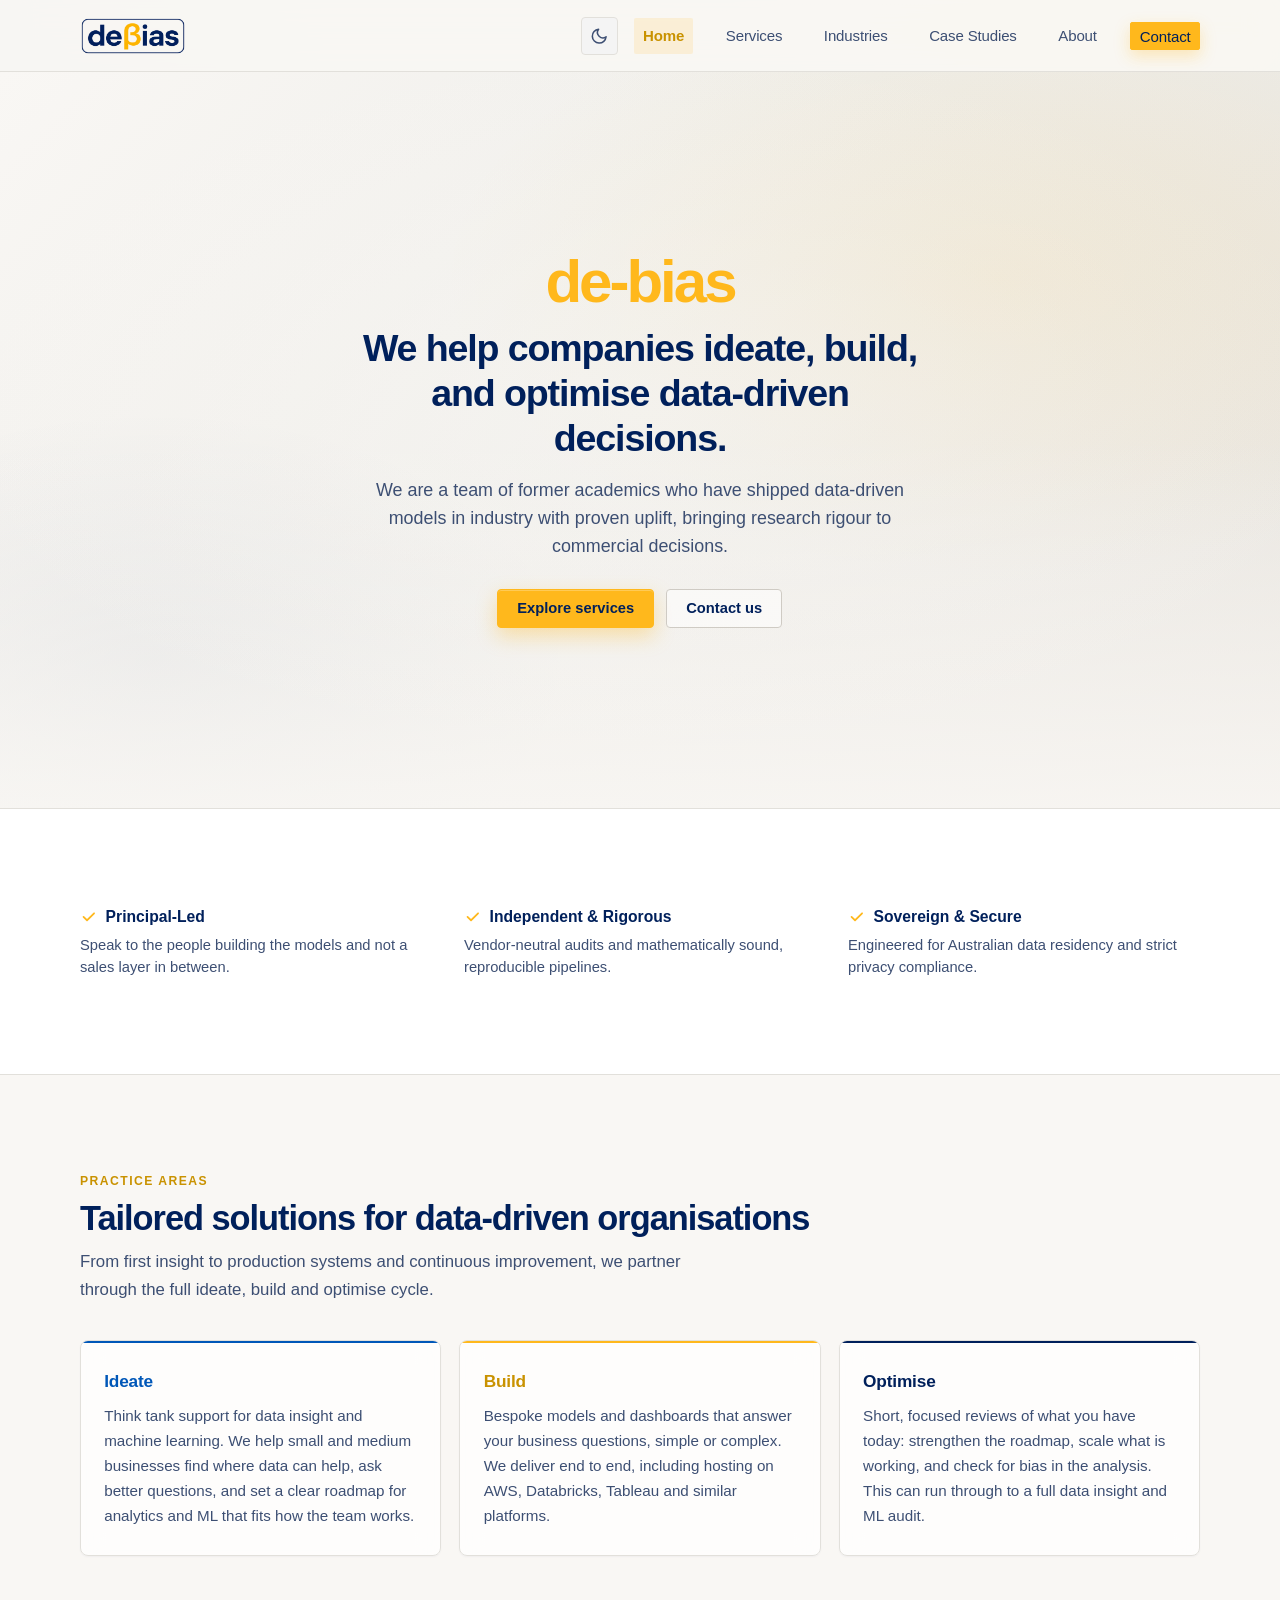
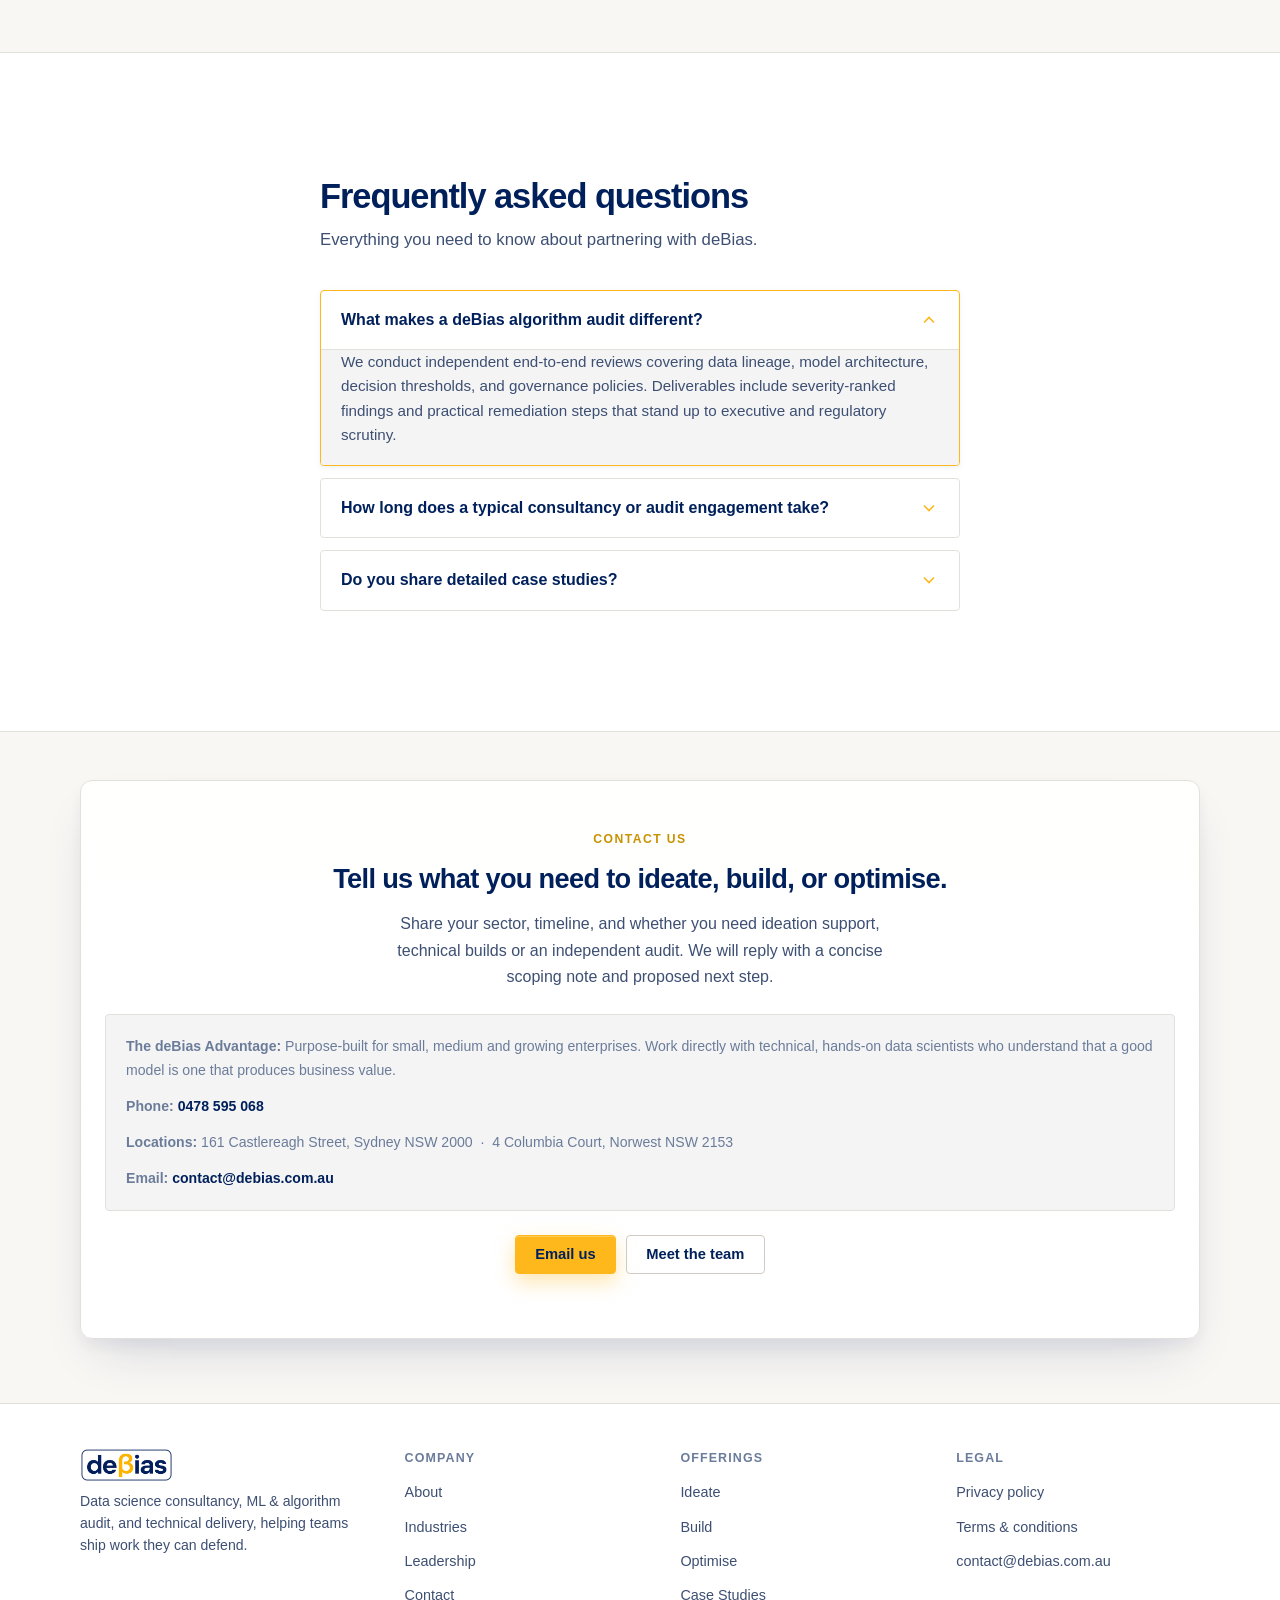
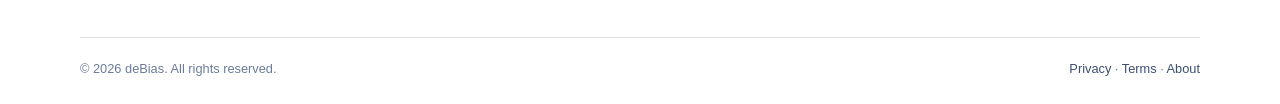
==== webpage/index.html @ 79f83dec "Refresh branding assets and tighten site copy. Swap in the new deβias logo and favicon, remove unuse" ====
<!DOCTYPE html>
<html lang="en">

<head>
  <meta charset="UTF-8" />
  <meta name="viewport" content="width=device-width, initial-scale=1" />
  <meta name="description"
    content="deBias — data science consultancy, ML &amp; algorithm audit, and technical delivery." />
  <meta name="theme-color" content="#FFB81C" />
  <meta http-equiv="Content-Security-Policy"
    content="default-src 'self'; style-src 'self' 'unsafe-inline' https://fonts.googleapis.com; font-src https://fonts.gstatic.com; img-src 'self' data:; object-src 'none'; base-uri 'self'; form-action 'self'; frame-ancestors 'none'; block-all-mixed-content; upgrade-insecure-requests;" />
  <meta name="referrer" content="strict-origin-when-cross-origin" />
  <title>deBias — Data science · ML audit · Case studies</title>
  <link rel="preconnect" href="https://fonts.googleapis.com" />
  <link rel="preconnect" href="https://fonts.gstatic.com" crossorigin />
  <link href="https://fonts.googleapis.com/css2?family=DM+Sans:wght@400;500;600;700&display=swap" rel="stylesheet" />
  <link rel="stylesheet" href="css/tokens.css?v=4" />
  <link rel="stylesheet" href="css/base.css?v=4" />
  <link rel="stylesheet" href="css/components.css?v=8" />
  <link rel="icon" type="image/png" href="asset/favicon.png?v=3" />
  <link rel="apple-touch-icon" href="asset/apple-touch-icon.png?v=3" />
</head>

<body>
  <a class="skip-link" href="#main">Skip to content</a>

  <header class="site-header" id="top">
    <div class="container site-header__inner">
      <a class="brand" href="index.html" aria-label="deBias home">
        <img class="brand__logo" src="asset/rectangular_logo.png?v=3" alt="deBias" width="400" height="220" />
      </a>
      <div class="site-header__end">
      <div class="header-controls">
        <button type="button" class="theme-toggle" aria-label="Toggle theme">
          <svg class="icon-sun" viewBox="0 0 24 24">
            <circle cx="12" cy="12" r="5"></circle>
            <line x1="12" y1="1" x2="12" y2="3"></line>
            <line x1="12" y1="21" x2="12" y2="23"></line>
            <line x1="4.22" y1="4.22" x2="5.64" y2="5.64"></line>
            <line x1="18.36" y1="18.36" x2="19.78" y2="19.78"></line>
            <line x1="1" y1="12" x2="3" y2="12"></line>
            <line x1="21" y1="12" x2="23" y2="12"></line>
            <line x1="4.22" y1="19.78" x2="5.64" y2="18.36"></line>
            <line x1="18.36" y1="5.64" x2="19.78" y2="4.22"></line>
          </svg>
          <svg class="icon-moon" viewBox="0 0 24 24">
            <path d="M21 12.79A9 9 0 1 1 11.21 3 7 7 0 0 0 21 12.79z"></path>
          </svg>
        </button>
        <button type="button" class="nav-toggle" aria-expanded="false" aria-controls="primary-nav"
          aria-label="Open menu">
          <span class="nav-toggle-bar" aria-hidden="true"></span>
          <span class="nav-toggle-bar" aria-hidden="true"></span>
        </button>
      </div>
      <nav class="nav" id="primary-nav" aria-label="Primary">
        <a href="index.html" aria-current="page">Home</a>
        <a href="services.html">Services</a>
        <a href="industries.html">Industries</a>
        <a href="case-studies.html">Case Studies</a>
        <a href="about.html">About</a>
        <a class="btn btn--accent btn--sm" href="#contact">Contact</a>
      </nav>
      </div>
    </div>
  </header>

  <main id="main">
    <section class="hero" aria-label="Introduction">
      <div class="hero__media" aria-hidden="true"></div>
      <div class="hero__scrim" aria-hidden="true"></div>
      <div class="container">
        <div class="hero__content">
          <p class="hero__brand" aria-label="de-bias">de-bias</p>
          <h1 class="hero__title">We help companies ideate, build, and optimise data-driven decisions.</h1>
          <p class="hero__lead">
            We are a team of former academics who have shipped data-driven models in industry with proven uplift, bringing research rigour to commercial decisions.
          </p>
          <div class="hero__actions">
            <a class="btn btn--primary" href="services.html">Explore services</a>
            <a class="btn btn--ghost" href="#contact">Contact us</a>
          </div>
        </div>
      </div>
    </section>

    <section class="section section--tight section--alt" aria-label="Why deBias">
      <div class="container">
        <div class="trust-strip">
          <div class="trust-strip__item reveal">
            <div class="trust-strip__header">
              <svg class="trust-strip__icon" viewBox="0 0 20 20" fill="currentColor" aria-hidden="true">
                <path fill-rule="evenodd" d="M16.707 5.293a1 1 0 010 1.414l-8 8a1 1 0 01-1.414 0l-4-4a1 1 0 011.414-1.414L8 12.586l7.293-7.293a1 1 0 011.414 0z" clip-rule="evenodd"/>
              </svg>
              <span>Principal-Led</span>
            </div>
            <div>Speak to the people building the models and not a sales layer in between.</div>
          </div>
          <div class="trust-strip__item reveal reveal-delay-1">
            <div class="trust-strip__header">
              <svg class="trust-strip__icon" viewBox="0 0 20 20" fill="currentColor" aria-hidden="true">
                <path fill-rule="evenodd" d="M16.707 5.293a1 1 0 010 1.414l-8 8a1 1 0 01-1.414 0l-4-4a1 1 0 011.414-1.414L8 12.586l7.293-7.293a1 1 0 011.414 0z" clip-rule="evenodd"/>
              </svg>
              <span>Independent &amp; Rigorous</span>
            </div>
            <div>Vendor-neutral audits and mathematically sound, reproducible pipelines.</div>
          </div>
          <div class="trust-strip__item reveal reveal-delay-2">
            <div class="trust-strip__header">
              <svg class="trust-strip__icon" viewBox="0 0 20 20" fill="currentColor" aria-hidden="true">
                <path fill-rule="evenodd" d="M16.707 5.293a1 1 0 010 1.414l-8 8a1 1 0 01-1.414 0l-4-4a1 1 0 011.414-1.414L8 12.586l7.293-7.293a1 1 0 011.414 0z" clip-rule="evenodd"/>
              </svg>
              <span>Sovereign &amp; Secure</span>
            </div>
            <div>Engineered for Australian data residency and strict privacy compliance.</div>
          </div>
        </div>
      </div>
    </section>

    <section class="section" aria-label="Core Practice Areas">
      <div class="container">
        <p class="section__eyebrow reveal">Practice Areas</p>
        <h2 class="section__title reveal">Tailored solutions for data-driven organisations</h2>
        <p class="section__intro reveal">
          From first insight to production systems and continuous improvement, we partner through the full ideate, build and optimise cycle.
        </p>
        <div class="cards">
          <article class="card card--ideate reveal" id="ideate">
            <h3 class="card__title">Ideate</h3>
            <p class="card__body">
              Think tank support for data insight and machine learning. We help small and medium businesses find where data can help, ask better questions, and set a clear roadmap for analytics and ML that fits how the team works.
            </p>
          </article>
          <article class="card card--build reveal reveal-delay-1" id="build">
            <h3 class="card__title">Build</h3>
            <p class="card__body">
              Bespoke models and dashboards that answer your business questions, simple or complex. We deliver end to end, including hosting on AWS, Databricks, Tableau and similar platforms.
            </p>
          </article>
          <article class="card card--optimise reveal reveal-delay-2" id="optimise">
            <h3 class="card__title">Optimise</h3>
            <p class="card__body">
              Short, focused reviews of what you have today: strengthen the roadmap, scale what is working, and check for bias in the analysis. This can run through to a full data insight and ML audit.
            </p>
          </article>
        </div>
      </div>
    </section>

    <section class="section section--alt" aria-label="Frequently Asked Questions">
      <div class="container container--narrow">
        <p class="section__eyebrow reveal">FAQ</p>
        <h2 class="section__title reveal">Frequently asked questions</h2>
        <p class="section__intro reveal">
          Everything you need to know about partnering with deBias.
        </p>

        <div class="accordion">
          <details class="accordion__item" open>
            <summary class="accordion__summary">
              <span>What makes a deBias algorithm audit different?</span>
              <svg class="accordion__icon" viewBox="0 0 24 24" fill="none" stroke="currentColor" stroke-width="2">
                <polyline points="6 9 12 15 18 9"></polyline>
              </svg>
            </summary>
            <div class="accordion__content">
              We conduct independent end-to-end reviews covering data lineage, model architecture, decision thresholds,
              and governance policies. Deliverables include severity-ranked findings and practical remediation steps
              that stand up to executive and regulatory scrutiny.
            </div>
          </details>

          <details class="accordion__item">
            <summary class="accordion__summary">
              <span>How long does a typical consultancy or audit engagement take?</span>
              <svg class="accordion__icon" viewBox="0 0 24 24" fill="none" stroke="currentColor" stroke-width="2">
                <polyline points="6 9 12 15 18 9"></polyline>
              </svg>
            </summary>
            <div class="accordion__content">
              Standard engagements run from 2 to 6 weeks depending on scope, model complexity, and team size. We operate
              on a fixed-charter structure with weekly milestones so your team always has complete visibility.
            </div>
          </details>

          <details class="accordion__item">
            <summary class="accordion__summary">
              <span>Do you share detailed case studies?</span>
              <svg class="accordion__icon" viewBox="0 0 24 24" fill="none" stroke="currentColor" stroke-width="2">
                <polyline points="6 9 12 15 18 9"></polyline>
              </svg>
            </summary>
            <div class="accordion__content">
              Yes. We publish selected anonymised examples on our Case Studies page, and we can walk through
              more detail under NDA where methods, constraints and outcomes matter to your decision.
            </div>
          </details>
        </div>
      </div>
    </section>

    <section class="section cta" id="contact">
      <div class="container">
        <div class="cta__panel">
          <p class="section__eyebrow">Contact Us</p>
          <h2 class="cta__title">Tell us what you need to ideate, build, or optimise.</h2>
          <p class="cta__text">
            Share your sector, timeline, and whether you need ideation support, technical builds or an independent audit.
            We will reply with a concise scoping note and proposed next step.
          </p>

          <div class="cta__meta"
            style="margin-top: 1.5rem; text-align: left; display: grid; gap: 0.8rem; background: var(--surface-2); padding: 1.25rem; border-radius: var(--radius-sm); border: 1px solid var(--border);">
            <div><strong>The deBias Advantage:</strong> Purpose-built for small, medium and growing enterprises. Work directly with technical, hands-on data scientists who understand that a good model is one that produces business value.</div>
            <div><strong>Phone:</strong> <a href="tel:0478595068">0478 595 068</a></div>
            <div><strong>Locations:</strong> 161 Castlereagh Street, Sydney NSW 2000 &nbsp;·&nbsp; 4 Columbia Court,
              Norwest NSW 2153</div>
            <div><strong>Email:</strong> <a href="mailto:contact@debias.com.au">contact@debias.com.au</a></div>
          </div>

          <div class="cta__actions" style="margin-top: 1.5rem;">
            <a class="btn btn--primary" href="mailto:contact@debias.com.au?subject=deBias%20enquiry">Email us</a>
            <a class="btn btn--ghost" href="about.html#leadership">Meet the team</a>
          </div>
        </div>
      </div>
    </section>
  </main>

  <footer class="site-footer">
    <div class="container">
      <div class="site-footer__grid">
        <div>
          <div class="footer-col__brand">
            <img class="brand__logo brand__logo--sm" src="asset/rectangular_logo.png?v=3" alt="deBias" width="400"
              height="220" />
          </div>
          <p class="footer-col__blurb">
            Data science consultancy, ML &amp; algorithm audit, and technical delivery, helping teams
            ship work they can defend.
          </p>
        </div>
        <nav aria-label="Company">
          <p class="footer-col__title">Company</p>
          <ul class="footer-list">
            <li><a href="about.html">About</a></li>
            <li><a href="industries.html">Industries</a></li>
            <li><a href="about.html#leadership">Leadership</a></li>
            <li><a href="#contact">Contact</a></li>
          </ul>
        </nav>
        <nav aria-label="Offerings">
          <p class="footer-col__title">Offerings</p>
          <ul class="footer-list">
            <li><a href="services.html#ideate">Ideate</a></li>
            <li><a href="services.html#build">Build</a></li>
            <li><a href="services.html#optimise">Optimise</a></li>
            <li><a href="case-studies.html">Case Studies</a></li>
          </ul>
        </nav>
        <nav aria-label="Legal">
          <p class="footer-col__title">Legal</p>
          <ul class="footer-list">
            <li><a href="privacy.html">Privacy policy</a></li>
            <li><a href="terms.html">Terms &amp; conditions</a></li>
            <li><a href="mailto:contact@debias.com.au">contact@debias.com.au</a></li>
          </ul>
        </nav>
      </div>

      <div class="footer-bottom">
        <span>© <span data-year></span> deBias. All rights reserved.</span>
        <span>
          <a href="privacy.html">Privacy</a> · <a href="terms.html">Terms</a> · <a href="about.html">About</a>
        </span>
      </div>
    </div>
  </footer>

  <script src="js/main.js?v=2"></script>
</body>

</html>
---- webpage/css/tokens.css ----
/* deBias — Databricks theme + Sportsbet blue/gold */
:root {
  /* Typography — Databricks */
  --font-display: "DM Sans", "Segoe UI", sans-serif;
  --font-body: "DM Sans", "Segoe UI", sans-serif;

  /* Surfaces — oat neutrals (Databricks) */
  --bg: #f9f7f4;
  --bg-tint: #eeede9;
  --surface: #ffffff;
  --surface-2: #f4f4f4;
  --surface-3: #eeede9;
  --surface-header: rgba(249, 247, 244, 0.86);
  --border: #e2e0db;
  --border-strong: #cfcbc4;
  --text: #00205b;
  --text-muted: #3d4f73;
  --text-subtle: #6b7c9a;

  /* Accent — Sportsbet gold */
  --accent: #ffb81c;
  --accent-hover: #e5a400;
  --accent-strong: #c99200;
  --accent-soft: rgba(255, 184, 28, 0.14);
  --accent-tint: rgba(255, 184, 28, 0.1);
  --accent-ring: rgba(255, 184, 28, 0.35);
  --accent-gradient: linear-gradient(135deg, #e5a400 0%, #ffb81c 100%);
  --accent-glow: 0 0 28px rgba(255, 184, 28, 0.28);

  /* Sportsbet blue as ink */
  --ink: #00205b;
  --ink-2: #00163f;
  --brand-blue: #00205b;
  --brand-blue-mid: #0057b8;

  /* Spacing & Radii — sharper, enterprise */
  --radius: 8px;
  --radius-lg: 12px;
  --radius-sm: 4px;
  --radius-xs: 2px;
  --radius-full: 9999px;

  /* Elevation & Shadows */
  --shadow-xs: 0 1px 2px rgba(0, 32, 91, 0.04);
  --shadow-sm: 0 2px 8px rgba(0, 32, 91, 0.05), 0 1px 2px rgba(0, 32, 91, 0.03);
  --shadow-md: 0 12px 28px -8px rgba(0, 32, 91, 0.1), 0 4px 10px rgba(0, 32, 91, 0.04);
  --shadow-lg: 0 24px 48px -16px rgba(0, 32, 91, 0.16), 0 8px 16px rgba(0, 32, 91, 0.05);
  --shadow-hover: 0 16px 36px -10px rgba(255, 184, 28, 0.22);

  /* Layout & Sizing */
  --header-h: 72px;
  --content-max: 1200px;
  --content-narrow: 720px;

  /* Easing & Motion */
  --ease: cubic-bezier(0.22, 0.61, 0.36, 1);
  --ease-out: cubic-bezier(0.16, 1, 0.3, 1);
  --ease-spring: cubic-bezier(0.34, 1.56, 0.64, 1);
}

/* Dark Mode — deep Sportsbet blue + brighter gold */
[data-theme="dark"] {
  --bg: #00163f;
  --bg-tint: #00205b;
  --surface: #0a2a6b;
  --surface-2: #0d3278;
  --surface-3: #143f8a;
  --surface-header: rgba(0, 22, 63, 0.9);
  --border: #1a3d7a;
  --border-strong: #2a5294;
  --text: #f9f7f4;
  --text-muted: #c4ccd6;
  --text-subtle: #90a5b1;

  --accent: #ffc94d;
  --accent-hover: #ffb81c;
  --accent-strong: #ffc94d;
  --accent-soft: rgba(255, 201, 77, 0.16);
  --accent-tint: rgba(255, 201, 77, 0.12);
  --accent-ring: rgba(255, 201, 77, 0.36);
  --accent-gradient: linear-gradient(135deg, #ffb81c 0%, #ffc94d 100%);
  --accent-glow: 0 0 28px rgba(255, 201, 77, 0.3);

  --ink: #f9f7f4;
  --ink-2: #eeede9;
  --brand-blue: #5b9bd5;
  --brand-blue-mid: #7eb3e8;

  --shadow-xs: 0 1px 2px rgba(0, 0, 0, 0.35);
  --shadow-sm: 0 2px 8px rgba(0, 0, 0, 0.4);
  --shadow-md: 0 12px 28px rgba(0, 0, 0, 0.5);
  --shadow-lg: 0 24px 48px rgba(0, 0, 0, 0.55);
  --shadow-hover: 0 16px 36px rgba(255, 201, 77, 0.22);
}
---- webpage/css/base.css ----
*,
*::before,
*::after {
  box-sizing: border-box;
}

html {
  scroll-behavior: smooth;
  text-size-adjust: 100%;
}

body {
  margin: 0;
  font-family: var(--font-body);
  font-size: 1.0625rem;
  line-height: 1.65;
  color: var(--text);
  background-color: var(--bg);
  background-image:
    radial-gradient(1100px 520px at 100% -8%, rgba(255, 184, 28, 0.06), transparent 58%),
    radial-gradient(800px 420px at -8% 8%, rgba(0, 32, 91, 0.05), transparent 55%),
    linear-gradient(180deg, var(--bg) 0%, var(--bg-tint) 100%);
  background-attachment: fixed;
  -webkit-font-smoothing: antialiased;
  text-rendering: optimizeLegibility;
  transition: background-color 0.3s var(--ease), color 0.3s var(--ease);
}

h1,
h2,
h3,
h4,
.hero__title,
.hero__brand,
.page-hero__title,
.section__title,
.cta__title,
.card__title,
.stats__value {
  font-family: var(--font-display);
}

/* Custom Scrollbar */
::-webkit-scrollbar {
  width: 10px;
}
::-webkit-scrollbar-track {
  background: var(--bg);
}
::-webkit-scrollbar-thumb {
  background: var(--border-strong);
  border-radius: var(--radius-full);
  border: 2px solid var(--bg);
}
::-webkit-scrollbar-thumb:hover {
  background: var(--text-subtle);
}

img {
  max-width: 100%;
  height: auto;
  display: block;
}

a {
  color: var(--accent-strong);
  text-decoration-thickness: 1px;
  text-underline-offset: 3px;
  transition: color 0.15s var(--ease), text-decoration-color 0.15s var(--ease);
}

a:hover {
  color: var(--accent-hover);
}

::selection {
  background: var(--accent-ring);
  color: var(--text);
}

:focus-visible {
  outline: 2px solid var(--accent);
  outline-offset: 2px;
  border-radius: var(--radius-xs);
}

.skip-link {
  position: absolute;
  left: -9999px;
  top: 0;
  padding: 0.75rem 1.25rem;
  background: var(--ink);
  color: #fff;
  z-index: 100;
  border-radius: var(--radius-sm);
  font-weight: 600;
  box-shadow: var(--shadow-lg);
  transition: top 0.2s var(--ease);
}

.skip-link:focus {
  left: 0.75rem;
  top: 0.75rem;
  color: #fff;
}

.container {
  width: 100%;
  max-width: var(--content-max);
  margin: 0 auto;
  padding: 0 1.25rem;
}

@media (min-width: 768px) {
  .container {
    padding: 0 2rem;
  }
}

@media (min-width: 1200px) {
  .container {
    padding: 0 2.5rem;
  }
}

.container--narrow {
  max-width: var(--content-narrow);
}

.visually-hidden {
  position: absolute;
  width: 1px;
  height: 1px;
  padding: 0;
  margin: -1px;
  overflow: hidden;
  clip: rect(0, 0, 0, 0);
  white-space: nowrap;
  border: 0;
}

/* Scroll reveal */
.reveal {
  opacity: 0;
  transform: translateY(18px);
  transition: opacity 0.7s var(--ease-out), transform 0.7s var(--ease-out);
}

.reveal.is-visible {
  opacity: 1;
  transform: translateY(0);
}

.reveal-delay-1 { transition-delay: 0.08s; }
.reveal-delay-2 { transition-delay: 0.16s; }
.reveal-delay-3 { transition-delay: 0.24s; }

@media (prefers-reduced-motion: reduce) {
  *,
  *::before,
  *::after {
    animation-duration: 0.01ms !important;
    transition-duration: 0.01ms !important;
    scroll-behavior: auto !important;
  }

  .reveal {
    opacity: 1;
    transform: none;
  }
}
---- webpage/css/components.css ----
/* ---------- Header ---------- */
.site-header {
  position: sticky;
  top: 0;
  z-index: 50;
  height: var(--header-h);
  background: var(--surface-header);
  border-bottom: 1px solid var(--border);
  backdrop-filter: saturate(180%) blur(16px);
  -webkit-backdrop-filter: saturate(180%) blur(16px);
  transition: background 0.25s var(--ease), border-color 0.25s var(--ease),
    box-shadow 0.25s var(--ease);
}

.site-header.is-scrolled {
  background: var(--surface-header);
  box-shadow: var(--shadow-sm);
  border-bottom-color: var(--border-strong);
}

.site-header__inner {
  display: flex;
  align-items: center;
  justify-content: space-between;
  height: var(--header-h);
  gap: 1rem;
}

.site-header__end {
  display: flex;
  align-items: center;
  gap: 1rem;
  margin-left: auto;
}

/* Brand */
.brand {
  display: inline-flex;
  align-items: center;
  gap: 0.65rem;
  color: var(--text);
  text-decoration: none;
  font-weight: 600;
  letter-spacing: -0.02em;
  transition: opacity 0.15s var(--ease), transform 0.15s var(--ease);
}

.brand:hover {
  color: var(--text);
  opacity: 0.92;
  transform: translateY(-1px);
}

.brand__text {
  font-size: 1.05rem;
}

.brand__logo {
  height: 2.4rem;
  width: auto;
  display: block;
  transition: transform 0.2s var(--ease);
}

.brand:hover .brand__logo {
  transform: translateY(-1px);
}

.brand__logo--sm {
  height: 2.1rem;
}

/* Nav */
.nav {
  display: flex;
  align-items: center;
  gap: 1.5rem;
}

.nav a {
  position: relative;
  color: var(--text-muted);
  text-decoration: none;
  font-size: 0.94rem;
  font-weight: 500;
  letter-spacing: -0.01em;
  padding: 0.35rem 0.55rem;
  border-radius: var(--radius-xs);
  transition: color 0.18s var(--ease), background 0.18s var(--ease);
}

.nav a:hover {
  color: var(--text);
  background: var(--accent-tint);
}

.nav a[aria-current="page"] {
  color: var(--accent-strong);
  font-weight: 600;
  background: var(--accent-soft);
}

.nav .btn {
  color: #00205b;
  background: var(--accent);
  border-color: var(--accent);
  box-shadow: 0 6px 16px rgba(255, 184, 28, 0.28);
}

.nav .btn:hover,
.nav .btn:focus-visible {
  color: #00205b;
  background: var(--accent-hover);
  border-color: var(--accent-hover);
  transform: translateY(-1px);
}

[data-theme="dark"] .nav .btn {
  color: #00205b;
  background: var(--accent);
  border-color: var(--accent);
}

[data-theme="dark"] .nav .btn:hover,
[data-theme="dark"] .nav .btn:focus-visible {
  color: #00205b;
  background: var(--accent-hover);
  border-color: var(--accent-hover);
}

/* Header Controls (Theme Toggle & Mobile Nav Toggle) */
.header-controls {
  display: flex;
  align-items: center;
  gap: 0.6rem;
}

.theme-toggle {
  display: inline-flex;
  align-items: center;
  justify-content: center;
  width: 2.35rem;
  height: 2.35rem;
  padding: 0;
  border: 1px solid var(--border);
  border-radius: var(--radius-sm);
  background: var(--surface-2);
  color: var(--text);
  cursor: pointer;
  transition: background 0.2s var(--ease), border-color 0.2s var(--ease), transform 0.15s var(--ease);
}

.theme-toggle:hover {
  background: var(--surface-3);
  border-color: var(--border-strong);
  transform: scale(1.05);
}

.theme-toggle svg {
  width: 1.15rem;
  height: 1.15rem;
  fill: none;
  stroke: currentColor;
  stroke-width: 2;
  stroke-linecap: round;
  stroke-linejoin: round;
}

.nav-toggle {
  display: none;
  width: 2.35rem;
  height: 2.35rem;
  padding: 0;
  border: 1px solid var(--border);
  border-radius: var(--radius-sm);
  background: var(--surface-2);
  cursor: pointer;
  flex-direction: column;
  align-items: center;
  justify-content: center;
  gap: 5px;
}

.nav-toggle-bar {
  width: 1.15rem;
  height: 2px;
  background: var(--text);
  border-radius: 1px;
  transition: transform 0.2s var(--ease), opacity 0.2s var(--ease);
}

.site-header.is-open .nav-toggle-bar:first-child {
  transform: translateY(3.5px) rotate(45deg);
}

.site-header.is-open .nav-toggle-bar:last-child {
  transform: translateY(-3.5px) rotate(-45deg);
}

@media (max-width: 860px) {
  .nav-toggle {
    display: flex;
  }

  .site-header__end {
    gap: 0.6rem;
  }

  .nav {
    position: absolute;
    left: 0;
    right: 0;
    top: var(--header-h);
    flex-direction: column;
    align-items: stretch;
    gap: 0.25rem;
    padding: 1rem 1.25rem 1.25rem;
    background: var(--surface);
    border-bottom: 1px solid var(--border);
    box-shadow: var(--shadow-md);
    backdrop-filter: blur(16px);
    display: none;
  }

  .site-header.is-open .nav {
    display: flex;
  }

  .nav a {
    padding: 0.75rem 0.85rem;
    border-bottom: 1px solid var(--border);
    border-radius: var(--radius-xs);
  }

  .nav a:last-child {
    border-bottom: 0;
  }
}

/* ---------- Buttons ---------- */
.btn {
  display: inline-flex;
  align-items: center;
  justify-content: center;
  gap: 0.5rem;
  padding: 0.7rem 1.2rem;
  border-radius: var(--radius-sm);
  font-size: 0.92rem;
  font-weight: 600;
  line-height: 1;
  text-decoration: none;
  border: 1px solid transparent;
  cursor: pointer;
  font-family: inherit;
  transition: background 0.18s var(--ease), border-color 0.18s var(--ease),
    color 0.18s var(--ease), transform 0.12s var(--ease), box-shadow 0.18s var(--ease);
  will-change: transform;
}

.btn:active {
  transform: scale(0.98);
}

.btn--primary {
  background: var(--accent);
  color: #00205b;
  border-color: var(--accent);
  box-shadow: 0 1px 0 rgba(255, 255, 255, 0.25) inset, 0 8px 20px rgba(255, 184, 28, 0.35);
}

.btn--primary:hover {
  background: var(--accent-hover);
  border-color: var(--accent-hover);
  color: #00205b;
  transform: translateY(-1px);
  box-shadow: 0 1px 0 rgba(255, 255, 255, 0.25) inset, 0 12px 28px rgba(255, 184, 28, 0.4);
}

.btn--ghost {
  background: rgba(255, 255, 255, 0.55);
  color: var(--text);
  border-color: var(--border-strong);
  backdrop-filter: blur(8px);
  -webkit-backdrop-filter: blur(8px);
}

.btn--ghost:hover {
  border-color: var(--accent);
  background: var(--surface);
  color: var(--accent-strong);
  transform: translateY(-1px);
}

[data-theme="dark"] .btn--ghost {
  background: rgba(18, 26, 38, 0.65);
}

.btn--accent {
  background: var(--accent);
  color: #00205b;
  border-color: var(--accent);
}

.btn--accent:hover {
  background: var(--accent-hover);
  border-color: var(--accent-hover);
  color: #00205b;
}

.btn--sm {
  padding: 0.5rem 0.9rem;
  font-size: 0.85rem;
}

/* ---------- Hero (full-bleed, brand-first) ---------- */
.hero {
  position: relative;
  min-height: clamp(34rem, calc(100svh - var(--header-h)), 46rem);
  display: flex;
  align-items: center;
  padding: 0;
  overflow: hidden;
  isolation: isolate;
}

.hero__media {
  position: absolute;
  inset: 0;
  z-index: 0;
  background:
    radial-gradient(900px 480px at 78% 28%, rgba(255, 184, 28, 0.1), transparent 62%),
    radial-gradient(700px 420px at 12% 80%, rgba(0, 32, 91, 0.06), transparent 60%),
    linear-gradient(135deg, #f9f7f4 0%, #eeede9 48%, #e8e4de 100%);
}

[data-theme="dark"] .hero__media {
  background:
    radial-gradient(900px 480px at 78% 28%, rgba(255, 201, 77, 0.14), transparent 62%),
    radial-gradient(700px 420px at 12% 80%, rgba(0, 87, 184, 0.22), transparent 60%),
    linear-gradient(135deg, #00163f 0%, #00205b 50%, #0a2a6b 100%);
}

.hero__scrim {
  position: absolute;
  inset: 0;
  z-index: 1;
  background:
    radial-gradient(ellipse 80% 70% at 50% 45%, rgba(249, 247, 244, 0.55), transparent 70%),
    linear-gradient(180deg, transparent 50%, rgba(249, 247, 244, 0.85) 100%);
  pointer-events: none;
}

[data-theme="dark"] .hero__scrim {
  background:
    radial-gradient(ellipse 80% 70% at 50% 45%, rgba(0, 32, 91, 0.55), transparent 70%),
    linear-gradient(180deg, transparent 50%, rgba(0, 32, 91, 0.9) 100%);
}

.hero > .container {
  position: relative;
  z-index: 2;
  width: 100%;
  display: flex;
  justify-content: center;
}

.hero__content {
  position: relative;
  width: 100%;
  padding: 3.5rem 0;
  max-width: 42rem;
  text-align: center;
  animation: heroCopyIn 0.9s var(--ease-out) 0.1s both;
}

@media (min-width: 900px) {
  .hero__content {
    padding: 4.5rem 0;
  }
}

.hero__brand {
  margin: 0 0 0.85rem;
  font-size: clamp(2.4rem, 6vw, 3.75rem);
  font-weight: 700;
  letter-spacing: -0.05em;
  line-height: 1;
  color: var(--accent);
}

.hero__brand em,
.hero__brand span {
  font-style: normal;
  color: var(--accent-strong);
}

.hero__title {
  margin: 0 auto 1rem;
  font-size: clamp(1.65rem, 3.6vw, 2.35rem);
  font-weight: 600;
  letter-spacing: -0.03em;
  line-height: 1.2;
  max-width: 28ch;
  color: var(--text);
}

.hero__title em {
  font-style: normal;
  color: var(--accent-strong);
}

.hero__lead {
  margin: 0 auto 1.75rem;
  max-width: 34rem;
  color: var(--text-muted);
  font-size: clamp(1.05rem, 1.4vw, 1.2rem);
  line-height: 1.55;
}

.hero__actions {
  display: flex;
  flex-wrap: wrap;
  justify-content: center;
  gap: 0.75rem;
}

@keyframes heroCopyIn {
  from { opacity: 0; transform: translateY(22px); }
  to { opacity: 1; transform: translateY(0); }
}

/* Trust strip (below hero) */
.trust-strip {
  display: grid;
  gap: 1.25rem;
  padding: 2rem 0;
}

@media (min-width: 720px) {
  .trust-strip {
    grid-template-columns: repeat(3, 1fr);
    gap: 2rem;
  }
}

.trust-strip__item {
  display: flex;
  flex-direction: column;
  gap: 0.35rem;
  font-size: 0.92rem;
  line-height: 1.5;
  color: var(--text-muted);
}

.trust-strip__header {
  display: flex;
  align-items: center;
  gap: 0.5rem;
  font-family: var(--font-display);
  font-weight: 600;
  font-size: 0.98rem;
  color: var(--text);
}

.trust-strip__icon {
  width: 1.1rem;
  height: 1.1rem;
  color: var(--accent);
  flex-shrink: 0;
}

/* ---------- Sections ---------- */
.section {
  padding: 4.5rem 0;
}

.section--tight {
  padding: 3rem 0;
}

@media (min-width: 1200px) {
  .section {
    padding: 6rem 0;
  }
  .section--tight {
    padding: 4rem 0;
  }
}

.section--alt {
  background: var(--surface);
  border-block: 1px solid var(--border);
}

.section__eyebrow {
  margin: 0 0 0.5rem;
  font-family: var(--font-display);
  font-size: 0.76rem;
  font-weight: 600;
  letter-spacing: 0.12em;
  text-transform: uppercase;
  color: var(--accent-strong);
}

.section__title {
  margin: 0 0 0.6rem;
  font-size: clamp(1.65rem, 3.2vw, 2.15rem);
  font-weight: 700;
  letter-spacing: -0.03em;
  line-height: 1.15;
}

.section__intro {
  margin: 0 0 2.25rem;
  color: var(--text-muted);
  max-width: 38rem;
  font-size: 1.05rem;
}

/* ---------- Service cards ---------- */
.cards {
  display: grid;
  gap: 1rem;
}

@media (min-width: 720px) {
  .cards {
    grid-template-columns: repeat(3, 1fr);
    gap: 1.15rem;
  }

  .cards--two {
    grid-template-columns: repeat(2, 1fr);
  }
}

.card {
  position: relative;
  background: rgba(255, 255, 255, 0.72);
  border: 1px solid var(--border);
  border-radius: var(--radius);
  padding: 1.65rem 1.45rem;
  box-shadow: var(--shadow-xs);
  backdrop-filter: blur(12px);
  -webkit-backdrop-filter: blur(12px);
  transition: transform 0.3s var(--ease-out), border-color 0.25s var(--ease),
    box-shadow 0.3s var(--ease), background 0.25s var(--ease);
  overflow: hidden;
}

[data-theme="dark"] .card {
  background: rgba(18, 26, 38, 0.72);
}

.card::before {
  content: "";
  position: absolute;
  inset: 0 0 auto 0;
  height: 2px;
  background: var(--accent-gradient);
  opacity: 0;
  transition: opacity 0.25s var(--ease);
}

.card:hover {
  transform: translateY(-3px);
  border-color: rgba(255, 184, 28, 0.35);
  box-shadow: var(--shadow-hover);
  background: var(--surface);
}

.card:hover::before {
  opacity: 1;
}

.card__icon {
  display: inline-flex;
  align-items: center;
  justify-content: center;
  width: 2.35rem;
  height: 2.35rem;
  border-radius: 10px;
  background: var(--accent-soft);
  color: var(--accent-strong);
  font-weight: 700;
  font-size: 0.95rem;
  border: 1px solid rgba(255, 184, 28, 0.2);
  margin-bottom: 0.85rem;
}


.section--alt .card {
  background: var(--surface-2);
}

.card__title {
  margin: 0 0 0.45rem;
  font-size: 1.08rem;
  font-weight: 600;
  letter-spacing: -0.01em;
}

/* Practice cycle — Sportsbet blue / gold */
.card--ideate {
  --cycle: #0057b8;
  --cycle-soft: rgba(0, 87, 184, 0.1);
  --cycle-border: rgba(0, 87, 184, 0.35);
}

.card--build {
  --cycle: #ffb81c;
  --cycle-title: #c99200;
  --cycle-soft: rgba(255, 184, 28, 0.12);
  --cycle-border: rgba(255, 184, 28, 0.4);
}

.card--optimise {
  --cycle: #00205b;
  --cycle-soft: rgba(0, 32, 91, 0.08);
  --cycle-border: rgba(0, 32, 91, 0.3);
}

.card--ideate .card__title,
.card--build .card__title,
.card--optimise .card__title {
  color: var(--cycle-title, var(--cycle));
}

.card--ideate::before,
.card--build::before,
.card--optimise::before {
  background: var(--cycle);
  opacity: 1;
}

.card--ideate:hover,
.card--build:hover,
.card--optimise:hover {
  border-color: var(--cycle-border);
  box-shadow: 0 16px 36px -10px color-mix(in srgb, var(--cycle) 22%, transparent);
}

[data-theme="dark"] .card--ideate {
  --cycle: #7eb3e8;
}

[data-theme="dark"] .card--build {
  --cycle: #ffc94d;
  --cycle-title: #ffc94d;
}

[data-theme="dark"] .card--optimise {
  --cycle: #a8c4f0;
}

.card__body {
  margin: 0;
  color: var(--text-muted);
  font-size: 0.95rem;
}

.pillar-stack {
  display: grid;
  gap: 1.15rem;
}

.pillar-grid {
  display: grid;
  gap: 1.25rem;
  margin-top: 1rem;
}

@media (min-width: 720px) {
  .pillar-grid {
    grid-template-columns: 1fr 1fr;
    gap: 1.75rem;
  }
}

.card__list {
  margin: 0.85rem 0 0;
  padding: 0;
  list-style: none;
  display: grid;
  gap: 0.35rem;
}

.card__list li {
  position: relative;
  padding-left: 1.1rem;
  font-size: 0.9rem;
  color: var(--text-muted);
}

.card__list li::before {
  content: "";
  position: absolute;
  left: 0;
  top: 0.6rem;
  width: 0.4rem;
  height: 0.4rem;
  border-radius: 999px;
  background: var(--accent);
}

/* Teaser card that is itself a link */
.card--link {
  display: block;
  color: inherit;
  text-decoration: none;
}

.card--link:hover,
.card--link:focus-visible {
  color: inherit;
}

.card--link:hover::before,
.card--link:focus-visible::before {
  opacity: 1;
}

.card__cta {
  display: inline-block;
  margin-top: 0.9rem;
  font-size: 0.88rem;
  font-weight: 600;
  color: var(--accent-strong);
  transition: transform 0.2s var(--ease);
}

.card--link:hover .card__cta {
  transform: translateX(2px);
}

/* ---------- Solution banners (services) ---------- */
.solution-banners {
  display: grid;
  gap: 0.75rem;
  margin-top: 0.5rem;
}

.solution-banner {
  display: grid;
  grid-template-columns: auto 1fr;
  gap: 1.15rem 1.5rem;
  align-items: start;
  padding: 1.35rem 1.4rem;
  border: 1px solid var(--border);
  border-left: 3px solid var(--accent);
  border-radius: var(--radius-sm);
  background:
    linear-gradient(105deg, var(--accent-soft) 0%, transparent 42%),
    var(--surface);
  transition: border-color 0.2s var(--ease), transform 0.2s var(--ease-out),
    box-shadow 0.2s var(--ease);
}

.solution-banner:hover {
  border-color: rgba(255, 184, 28, 0.35);
  transform: translateY(-2px);
  box-shadow: var(--shadow-sm);
}

.solution-banner__index {
  font-family: var(--font-display);
  font-size: 0.82rem;
  font-weight: 700;
  letter-spacing: 0.08em;
  color: var(--accent-strong);
  line-height: 1.4;
  padding-top: 0.2rem;
}

.solution-banner__title {
  margin: 0 0 0.35rem;
  font-family: var(--font-display);
  font-size: clamp(1.05rem, 2vw, 1.2rem);
  font-weight: 600;
  letter-spacing: -0.02em;
  line-height: 1.25;
  color: var(--text);
}

.solution-banner__lead {
  margin: 0 0 0.85rem;
  color: var(--text-muted);
  font-size: 0.98rem;
  line-height: 1.45;
  max-width: 42rem;
}

.solution-banner__tags {
  margin: 0;
  padding: 0;
  list-style: none;
  display: flex;
  flex-wrap: wrap;
  gap: 0.45rem;
}

.solution-banner__tags li {
  padding: 0.28rem 0.65rem;
  border-radius: var(--radius-xs);
  border: 1px solid var(--border);
  background: var(--surface-2);
  color: var(--text-muted);
  font-size: 0.8rem;
  font-weight: 600;
  letter-spacing: 0.01em;
}

.solution-banner--ideate {
  border-left-color: #0057b8;
  background:
    linear-gradient(105deg, rgba(0, 87, 184, 0.1) 0%, transparent 42%),
    var(--surface);
}

.solution-banner--ideate .solution-banner__index {
  color: #0057b8;
}

.solution-banner--build {
  border-left-color: #ffb81c;
  background:
    linear-gradient(105deg, rgba(255, 184, 28, 0.14) 0%, transparent 42%),
    var(--surface);
}

.solution-banner--build .solution-banner__index {
  color: #c99200;
}

.solution-banner--optimise {
  border-left-color: #00205b;
  background:
    linear-gradient(105deg, rgba(0, 32, 91, 0.08) 0%, transparent 42%),
    var(--surface);
}

.solution-banner--optimise .solution-banner__index {
  color: #00205b;
}

[data-theme="dark"] .solution-banner--ideate .solution-banner__index {
  color: #7eb3e8;
}

[data-theme="dark"] .solution-banner--build .solution-banner__index {
  color: #ffc94d;
}

[data-theme="dark"] .solution-banner--optimise .solution-banner__index {
  color: #a8c4f0;
}

@media (max-width: 560px) {
  .solution-banner {
    grid-template-columns: 1fr;
    gap: 0.35rem;
    padding: 1.15rem 1.1rem;
  }

  .solution-banner__index {
    padding-top: 0;
  }
}

/* ---------- Split / aside ---------- */
.split {
  display: grid;
  gap: 2rem;
}

@media (min-width: 900px) {
  .split {
    grid-template-columns: minmax(0, 1.2fr) minmax(260px, 320px);
    align-items: start;
    gap: 2.5rem;
  }
}

.steps {
  margin: 0;
  padding: 0;
  list-style: none;
  display: grid;
  gap: 1.15rem;
}

.steps li {
  display: flex;
  gap: 1rem;
  align-items: flex-start;
  padding: 0.25rem 0;
}

.step-num {
  flex: 0 0 2.25rem;
  height: 2.25rem;
  border-radius: 12px;
  background: var(--accent-soft);
  color: var(--accent-strong);
  font-weight: 700;
  font-size: 0.9rem;
  display: inline-flex;
  align-items: center;
  justify-content: center;
  border: 1px solid rgba(255, 184, 28, 0.22);
  box-shadow: var(--shadow-xs);
}

.step-text {
  color: var(--text-muted);
  font-size: 0.98rem;
}

.step-text strong {
  color: var(--text);
}

.aside {
  margin: 0;
  padding: 1.4rem 1.3rem;
  border-radius: var(--radius);
  border: 1px solid var(--border);
  background: linear-gradient(180deg, var(--accent-soft), #fff 120%);
  color: var(--text-muted);
  font-size: 0.95rem;
  line-height: 1.55;
  box-shadow: var(--shadow-xs);
}

.aside strong {
  color: var(--text);
}

/* ---------- CTA ---------- */
.cta {
  padding: 3rem 0 4rem;
}

.cta__panel {
  position: relative;
  text-align: center;
  padding: 3rem 1.5rem;
  border-radius: var(--radius-lg);
  border: 1px solid var(--border);
  background:
    radial-gradient(700px 260px at 50% -30%, var(--accent-ring), transparent 58%),
    linear-gradient(180deg, rgba(255, 255, 255, 0.9), var(--surface));
  box-shadow: var(--shadow-lg);
  overflow: hidden;
  backdrop-filter: blur(10px);
  -webkit-backdrop-filter: blur(10px);
}

[data-theme="dark"] .cta__panel {
  background:
    radial-gradient(700px 260px at 50% -30%, var(--accent-ring), transparent 58%),
    linear-gradient(180deg, rgba(24, 34, 49, 0.95), var(--surface));
}

.cta__title {
  margin: 0 0 0.6rem;
  font-size: clamp(1.35rem, 3.2vw, 1.7rem);
  font-weight: 700;
  letter-spacing: -0.025em;
}

.cta__text {
  margin: 0 auto 1.35rem;
  max-width: 34rem;
  color: var(--text-muted);
  font-size: 1rem;
}

.cta__actions {
  display: flex;
  flex-wrap: wrap;
  justify-content: center;
  gap: 0.65rem;
  margin-bottom: 1rem;
}

.cta__meta {
  margin: 0;
  font-size: 0.88rem;
  color: var(--text-subtle);
}

.cta__meta a {
  color: var(--text);
  text-decoration: none;
  font-weight: 600;
}

.cta__meta a:hover {
  color: var(--accent);
  text-decoration: underline;
}

/* ---------- Footer ---------- */
.site-footer {
  background: var(--surface);
  border-top: 1px solid var(--border);
  padding: 2.75rem 0 1.5rem;
  color: var(--text-muted);
}

.site-footer__grid {
  display: grid;
  gap: 1.75rem;
  grid-template-columns: 1fr;
}

@media (min-width: 720px) {
  .site-footer__grid {
    grid-template-columns: 1.2fr 1fr 1fr 1fr;
    gap: 2rem;
  }
}

.footer-col__title {
  margin: 0 0 0.6rem;
  font-size: 0.78rem;
  font-weight: 600;
  letter-spacing: 0.09em;
  text-transform: uppercase;
  color: var(--text-subtle);
}

.footer-col__brand {
  display: flex;
  align-items: center;
  gap: 0.65rem;
  font-weight: 600;
  color: var(--text);
  margin-bottom: 0.6rem;
}

.footer-col__blurb {
  margin: 0;
  font-size: 0.88rem;
  color: var(--text-muted);
  line-height: 1.55;
  max-width: 22rem;
}

.footer-list {
  margin: 0;
  padding: 0;
  list-style: none;
  display: grid;
  gap: 0.4rem;
}

.footer-list a {
  color: var(--text-muted);
  text-decoration: none;
  font-size: 0.9rem;
  transition: color 0.15s var(--ease);
}

.footer-list a:hover {
  color: var(--text);
}

.footer-bottom {
  display: flex;
  flex-wrap: wrap;
  justify-content: space-between;
  gap: 0.75rem;
  margin-top: 1.75rem;
  padding-top: 1.25rem;
  border-top: 1px solid var(--border);
  font-size: 0.8rem;
  color: var(--text-subtle);
}

.footer-bottom a {
  color: var(--text-muted);
  text-decoration: none;
}

.footer-bottom a:hover {
  color: var(--text);
  text-decoration: underline;
}

/* ---------- Page hero / prose ---------- */
.page-hero {
  position: relative;
  padding: 3.5rem 0 1.75rem;
  overflow: hidden;
}

.page-hero::before {
  content: "";
  position: absolute;
  inset: 0;
  background:
    radial-gradient(720px 280px at 85% 0%, rgba(255, 184, 28, 0.12), transparent 60%),
    radial-gradient(480px 220px at 0% 40%, rgba(11, 18, 32, 0.04), transparent 55%);
  pointer-events: none;
}

.page-hero__eyebrow {
  position: relative;
  margin: 0 0 0.6rem;
  font-family: var(--font-display);
  font-size: 0.76rem;
  font-weight: 600;
  letter-spacing: 0.12em;
  text-transform: uppercase;
  color: var(--accent-strong);
}

.page-hero__title {
  position: relative;
  margin: 0 0 0.75rem;
  font-size: clamp(1.95rem, 4.2vw, 2.55rem);
  font-weight: 700;
  letter-spacing: -0.035em;
  line-height: 1.15;
}

.page-hero__lead {
  position: relative;
  margin: 0;
  max-width: 40rem;
  color: var(--text-muted);
  font-size: 1.08rem;
}

.conference-banner {
  margin: 1.25rem 0 0;
  border-radius: var(--radius);
  overflow: hidden;
  border: 1px solid var(--border);
  box-shadow: var(--shadow-md);
  aspect-ratio: 16 / 6;
}

.conference-banner img {
  width: 100%;
  height: 100%;
  object-fit: cover;
  display: block;
}

.program-columns {
  margin-top: 1.25rem;
  display: grid;
  gap: 1rem;
}

@media (min-width: 1100px) {
  .program-columns {
    grid-template-columns: repeat(2, minmax(0, 1fr));
  }
}

.program-day {
  overflow-x: auto;
  border: 1px solid var(--border);
  border-radius: var(--radius);
  background: var(--surface);
  box-shadow: var(--shadow-xs);
}

.program-day__title {
  margin: 0;
  padding: 0.85rem 0.9rem;
  border-bottom: 1px solid var(--border);
  font-size: 1rem;
  font-weight: 700;
  background: var(--surface-alt);
}

.program-table {
  width: 100%;
  border-collapse: collapse;
}

.program-table th,
.program-table td {
  border-bottom: 1px solid var(--border);
  padding: 0.85rem 0.9rem;
  text-align: left;
  vertical-align: top;
  font-size: 0.94rem;
}

.program-table th {
  background: var(--surface-alt);
  color: var(--text);
  font-size: 0.8rem;
  text-transform: uppercase;
  letter-spacing: 0.06em;
}

.program-table tbody tr:hover {
  background: var(--accent-soft);
}

.program-table tbody tr:last-child td {
  border-bottom: 0;
}

.eoi-form {
  margin-top: 1.2rem;
  padding: 1.35rem;
  border: 1px solid var(--border);
  border-radius: var(--radius);
  background: var(--surface);
  box-shadow: var(--shadow-xs);
}

.form-grid {
  display: grid;
  gap: 1rem;
}

@media (min-width: 760px) {
  .form-grid {
    grid-template-columns: repeat(2, minmax(0, 1fr));
  }
}

.form-field {
  display: grid;
  gap: 0.45rem;
  margin-bottom: 1rem;
}

.form-field span {
  font-size: 0.88rem;
  font-weight: 600;
  color: var(--text);
}

.form-field input,
.form-field textarea {
  width: 100%;
  border: 1px solid var(--border);
  border-radius: 0.6rem;
  padding: 0.7rem 0.8rem;
  font: inherit;
  color: var(--text);
  background: #fff;
}

.form-field input:focus,
.form-field textarea:focus {
  border-color: var(--accent-strong);
  outline: 2px solid var(--accent-ring);
  outline-offset: 1px;
}

.form-field textarea {
  resize: vertical;
  min-height: 7rem;
}

.form-check {
  display: inline-flex;
  align-items: center;
  gap: 0.55rem;
  margin: 0.15rem 0 0.25rem;
  color: var(--text);
}

.form-check input[type="checkbox"] {
  width: 1rem;
  height: 1rem;
}

.eoi-form__actions {
  margin-top: 0.5rem;
}

.about-grid {
  display: grid;
  gap: 1.15rem;
  padding: 1rem 0 3rem;
}

@media (min-width: 720px) {
  .about-grid {
    grid-template-columns: repeat(3, 1fr);
  }
}

/* ---------- Profile cards ---------- */
.profiles .section__intro {
  margin-bottom: 1.5rem;
}

.profiles-grid {
  display: grid;
  gap: 1.15rem;
}

@media (min-width: 768px) {
  .profiles-grid {
    grid-template-columns: repeat(3, 1fr);
    align-items: stretch;
  }
}

.profile-card {
  position: relative;
  background: var(--surface);
  border: 1px solid var(--border);
  border-radius: var(--radius);
  padding: 1.5rem 1.35rem;
  box-shadow: var(--shadow-xs);
  transition: transform 0.25s var(--ease-out), border-color 0.25s var(--ease),
    box-shadow 0.25s var(--ease);
}

.profile-card:hover {
  transform: translateY(-2px);
  border-color: var(--border-strong);
  box-shadow: var(--shadow-md);
}

.profile-card__avatar {
  display: inline-flex;
  align-items: center;
  justify-content: center;
  width: 2.75rem;
  height: 2.75rem;
  border-radius: 999px;
  background: linear-gradient(135deg, var(--accent-soft), #fff);
  border: 1px solid rgba(255, 184, 28, 0.2);
  color: var(--accent-strong);
  font-weight: 700;
  font-size: 0.95rem;
  letter-spacing: 0.02em;
  margin-bottom: 0.8rem;
}

.profile-card__avatar.profile-card__avatar--photo {
  display: block;
  object-fit: cover;
  object-position: center top;
  background: none;
  border: 1px solid rgba(255, 184, 28, 0.25);
  border-radius: 999px;
  width: 4rem;
  height: 4rem;
  min-width: 4rem;
  min-height: 4rem;
}

.profile-card__name {
  margin: 0 0 0.25rem;
  font-size: 1.05rem;
  font-weight: 700;
  letter-spacing: -0.02em;
  line-height: 1.25;
}

.profile-card__role {
  margin: 0 0 1rem;
  font-size: 0.9rem;
  color: var(--text-muted);
  line-height: 1.45;
}

.profile-card__role a {
  font-weight: 500;
}

.profile-card__contact {
  margin: 0;
}

.profile-card__contact > div {
  margin: 0 0 0.5rem;
}

.profile-card__contact > div:last-child {
  margin-bottom: 0;
}

.profile-card__contact dd {
  margin: 0;
  font-size: 0.9rem;
}

.profile-card__contact a {
  color: var(--text);
  text-decoration: none;
  font-weight: 500;
}

.profile-card__contact a:hover {
  color: var(--accent);
  text-decoration: underline;
}

.profile-card__note {
  margin: 1rem 0 0;
  padding-top: 0.9rem;
  border-top: 1px dashed var(--border);
  font-size: 0.82rem;
  color: var(--text-subtle);
  line-height: 1.45;
}

/* ---------- Legal prose (privacy / terms) ---------- */
.legal {
  max-width: 44rem;
  padding: 1.25rem 0 3rem;
}

.legal__meta {
  margin: 0 0 1.5rem;
  padding: 0.75rem 1rem;
  border-radius: var(--radius-sm);
  background: var(--surface);
  border: 1px solid var(--border);
  font-size: 0.85rem;
  color: var(--text-muted);
}

.legal h2 {
  font-size: 1.1rem;
  margin-top: 2rem;
  margin-bottom: 0.5rem;
  letter-spacing: -0.01em;
}

.legal h3 {
  font-size: 0.98rem;
  margin-top: 1.4rem;
  margin-bottom: 0.4rem;
}

.legal p,
.legal li {
  color: var(--text-muted);
  font-size: 0.96rem;
}

.legal ul,
.legal ol {
  padding-left: 1.2rem;
}

.legal li + li {
  margin-top: 0.25rem;
}

.legal__nav {
  display: flex;
  flex-wrap: wrap;
  gap: 0.6rem;
  margin: 2rem 0 0;
}

/* ---------- Pro Max Interactive Extras ---------- */


/* Interactive Accordion Details */
.accordion {
  display: grid;
  gap: 0.75rem;
  margin: 1.5rem 0;
}

.accordion__item {
  border: 1px solid var(--border);
  border-radius: var(--radius-sm);
  background: var(--surface);
  overflow: hidden;
  transition: border-color 0.2s var(--ease), box-shadow 0.2s var(--ease);
}

.accordion__item[open] {
  border-color: var(--accent);
  box-shadow: var(--shadow-sm);
}

.accordion__summary {
  display: flex;
  align-items: center;
  justify-content: space-between;
  padding: 1rem 1.25rem;
  font-weight: 600;
  font-size: 1rem;
  color: var(--text);
  cursor: pointer;
  list-style: none;
  user-select: none;
  transition: background 0.15s var(--ease);
}

.accordion__summary::-webkit-details-marker {
  display: none;
}

.accordion__summary:hover {
  background: var(--accent-tint);
}

.accordion__icon {
  width: 1.25rem;
  height: 1.25rem;
  transition: transform 0.25s var(--ease-spring);
  color: var(--accent);
}

.accordion__item[open] .accordion__icon {
  transform: rotate(180deg);
}

.accordion__content {
  padding: 0 1.25rem 1.1rem;
  color: var(--text-muted);
  font-size: 0.95rem;
  line-height: 1.6;
  border-top: 1px solid var(--border);
  background: var(--surface-2);
}

/* Theme Toggle Button Icons */
.theme-toggle .icon-sun,
.theme-toggle .icon-moon {
  display: none;
  width: 1.15rem;
  height: 1.15rem;
  fill: none;
  stroke: currentColor;
  stroke-width: 2;
  stroke-linecap: round;
  stroke-linejoin: round;
}

[data-theme="dark"] .theme-toggle .icon-sun {
  display: block;
  color: #fcd34d;
}

[data-theme="light"] .theme-toggle .icon-moon,
:root:not([data-theme="dark"]) .theme-toggle .icon-moon {
  display: block;
  color: var(--text-muted);
}

/* Back to Top Floating Button */
.back-to-top {
  position: fixed;
  bottom: 2rem;
  right: 2rem;
  z-index: 99;
  width: 2.75rem;
  height: 2.75rem;
  border-radius: var(--radius-full);
  background: var(--surface);
  color: var(--text);
  border: 1px solid var(--border-strong);
  box-shadow: var(--shadow-md);
  display: inline-flex;
  align-items: center;
  justify-content: center;
  cursor: pointer;
  opacity: 0;
  visibility: hidden;
  transform: translateY(10px) scale(0.9);
  transition: opacity 0.25s var(--ease), visibility 0.25s var(--ease), transform 0.25s var(--ease-spring), background 0.18s var(--ease), border-color 0.18s var(--ease);
}

.back-to-top.is-visible {
  opacity: 1;
  visibility: visible;
  transform: translateY(0) scale(1);
}

.back-to-top:hover {
  background: var(--accent-soft);
  color: var(--accent-strong);
  border-color: var(--accent);
  transform: translateY(-2px) scale(1.05);
  box-shadow: var(--shadow-lg);
}

.back-to-top svg {
  width: 1.2rem;
  height: 1.2rem;
  fill: none;
  stroke: currentColor;
  stroke-width: 2.5;
  stroke-linecap: round;
  stroke-linejoin: round;
}

/* Interactive Stat Counter Highlight */
.stats__value {
  background: var(--accent-gradient);
  -webkit-background-clip: text;
  -webkit-text-fill-color: transparent;
  display: inline-block;
  font-size: clamp(1.6rem, 3.5vw, 2.2rem);
  font-weight: 800;
  letter-spacing: -0.03em;
}
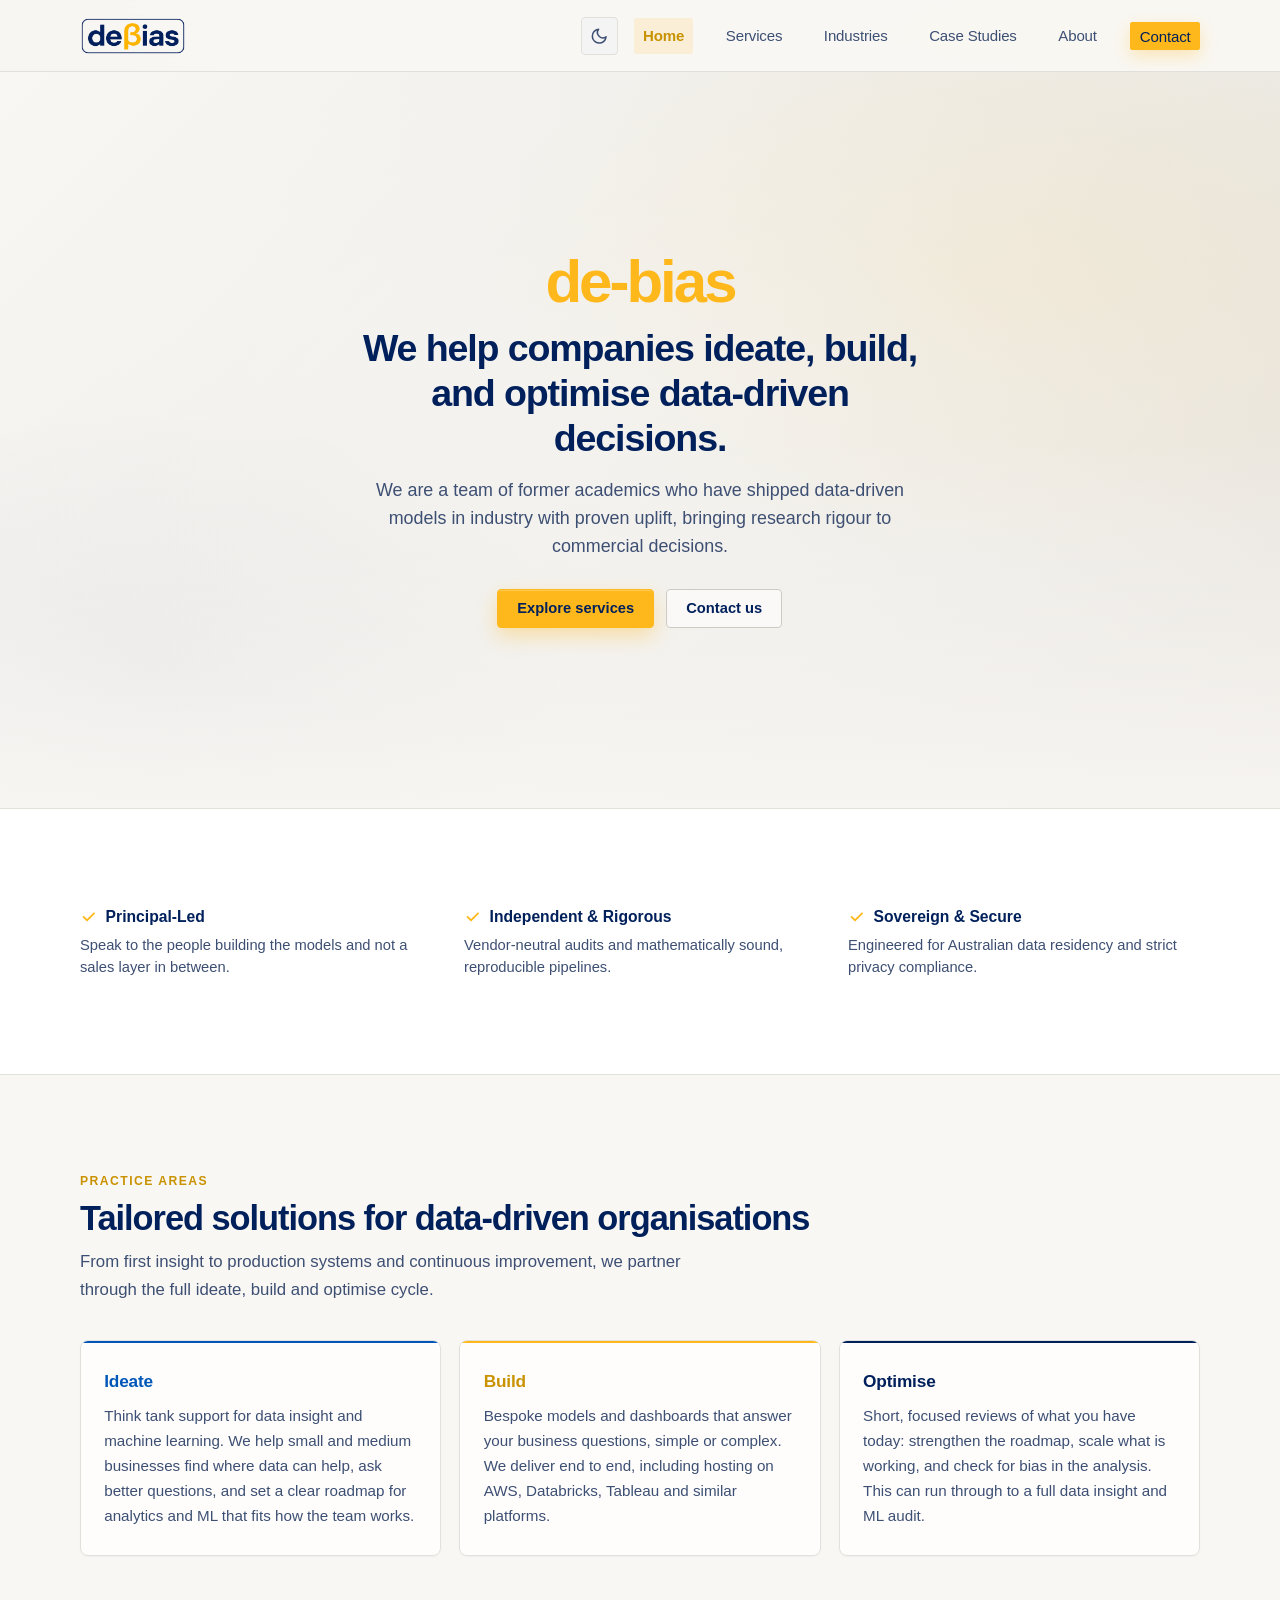
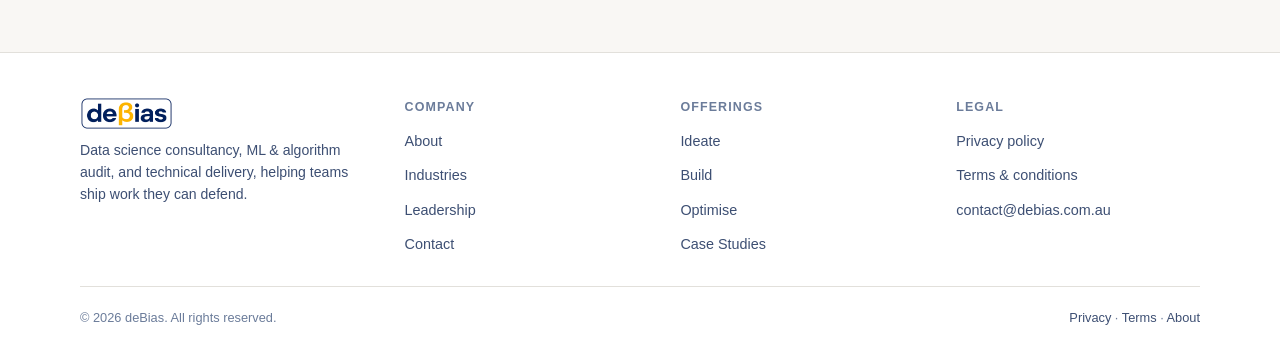
==== commit 5caf2734: "Remove FAQ and Contact Us sections from home page, route contact links to services" ====
--- a/webpage/index.html
+++ b/webpage/index.html
@@ -8,15 +8,74 @@
     content="deBias — data science consultancy, ML &amp; algorithm audit, and technical delivery." />
   <meta name="theme-color" content="#FFB81C" />
   <meta http-equiv="Content-Security-Policy"
-    content="default-src 'self'; style-src 'self' 'unsafe-inline' https://fonts.googleapis.com; font-src https://fonts.gstatic.com; img-src 'self' data:; object-src 'none'; base-uri 'self'; form-action 'self'; frame-ancestors 'none'; block-all-mixed-content; upgrade-insecure-requests;" />
+    content="default-src 'self'; style-src 'self' 'unsafe-inline' https://fonts.googleapis.com; font-src https://fonts.gstatic.com; img-src 'self' data:; object-src 'none'; base-uri 'self'; form-action 'self' https://formspree.io; frame-ancestors 'none'; block-all-mixed-content; upgrade-insecure-requests;" />
   <meta name="referrer" content="strict-origin-when-cross-origin" />
   <title>deBias — Data science · ML audit · Case studies</title>
+  <link rel="canonical" href="https://debias.com.au/" />
+
+  <!-- Open Graph / Facebook / LinkedIn -->
+  <meta property="og:type" content="website" />
+  <meta property="og:url" content="https://debias.com.au/" />
+  <meta property="og:site_name" content="deBias" />
+  <meta property="og:title" content="deBias — Data science · ML audit · Case studies" />
+  <meta property="og:description" content="We help companies ideate, build, and optimise data-driven decisions. Data science consultancy, ML &amp; algorithm audit, and technical delivery." />
+  <meta property="og:image" content="https://debias.com.au/asset/rectangular_logo.png" />
+
+  <!-- Twitter -->
+  <meta name="twitter:card" content="summary_large_image" />
+  <meta name="twitter:title" content="deBias — Data science · ML audit · Case studies" />
+  <meta name="twitter:description" content="We help companies ideate, build, and optimise data-driven decisions. Data science consultancy, ML &amp; algorithm audit, and technical delivery." />
+  <meta name="twitter:image" content="https://debias.com.au/asset/rectangular_logo.png" />
+
+  <!-- Schema.org JSON-LD -->
+  <script type="application/ld+json">
+  {
+    "@context": "https://schema.org",
+    "@type": "ProfessionalService",
+    "name": "deBias",
+    "url": "https://debias.com.au",
+    "logo": "https://debias.com.au/asset/rectangular_logo.png",
+    "image": "https://debias.com.au/asset/rectangular_logo.png",
+    "description": "Data science consultancy, ML & algorithm audit, and technical delivery.",
+    "telephone": "+61478595068",
+    "email": "contact@debias.com.au",
+    "address": [
+      {
+        "@type": "PostalAddress",
+        "streetAddress": "161 Castlereagh Street",
+        "addressLocality": "Sydney",
+        "addressRegion": "NSW",
+        "postalCode": "2000",
+        "addressCountry": "AU"
+      },
+      {
+        "@type": "PostalAddress",
+        "streetAddress": "4 Columbia Court",
+        "addressLocality": "Norwest",
+        "addressRegion": "NSW",
+        "postalCode": "2153",
+        "addressCountry": "AU"
+      }
+    ],
+    "founder": [
+      {
+        "@type": "Person",
+        "name": "Dr. Prajwal Kafle"
+      },
+      {
+        "@type": "Person",
+        "name": "Dr. Sumi Shrestha"
+      }
+    ]
+  }
+  </script>
+
   <link rel="preconnect" href="https://fonts.googleapis.com" />
   <link rel="preconnect" href="https://fonts.gstatic.com" crossorigin />
   <link href="https://fonts.googleapis.com/css2?family=DM+Sans:wght@400;500;600;700&display=swap" rel="stylesheet" />
-  <link rel="stylesheet" href="css/tokens.css?v=4" />
-  <link rel="stylesheet" href="css/base.css?v=4" />
-  <link rel="stylesheet" href="css/components.css?v=8" />
+  <link rel="stylesheet" href="css/tokens.css?v=5" />
+  <link rel="stylesheet" href="css/base.css?v=5" />
+  <link rel="stylesheet" href="css/components.css?v=9" />
   <link rel="icon" type="image/png" href="asset/favicon.png?v=3" />
   <link rel="apple-touch-icon" href="asset/apple-touch-icon.png?v=3" />
 </head>
@@ -59,7 +118,7 @@
         <a href="industries.html">Industries</a>
         <a href="case-studies.html">Case Studies</a>
         <a href="about.html">About</a>
-        <a class="btn btn--accent btn--sm" href="#contact">Contact</a>
+        <a class="btn btn--accent btn--sm" href="services.html#contact">Contact</a>
       </nav>
       </div>
     </div>
@@ -78,7 +137,7 @@
           </p>
           <div class="hero__actions">
             <a class="btn btn--primary" href="services.html">Explore services</a>
-            <a class="btn btn--ghost" href="#contact">Contact us</a>
+            <a class="btn btn--ghost" href="services.html#contact">Contact us</a>
           </div>
         </div>
       </div>
@@ -147,85 +206,6 @@
         </div>
       </div>
     </section>
-
-    <section class="section section--alt" aria-label="Frequently Asked Questions">
-      <div class="container container--narrow">
-        <p class="section__eyebrow reveal">FAQ</p>
-        <h2 class="section__title reveal">Frequently asked questions</h2>
-        <p class="section__intro reveal">
-          Everything you need to know about partnering with deBias.
-        </p>
-
-        <div class="accordion">
-          <details class="accordion__item" open>
-            <summary class="accordion__summary">
-              <span>What makes a deBias algorithm audit different?</span>
-              <svg class="accordion__icon" viewBox="0 0 24 24" fill="none" stroke="currentColor" stroke-width="2">
-                <polyline points="6 9 12 15 18 9"></polyline>
-              </svg>
-            </summary>
-            <div class="accordion__content">
-              We conduct independent end-to-end reviews covering data lineage, model architecture, decision thresholds,
-              and governance policies. Deliverables include severity-ranked findings and practical remediation steps
-              that stand up to executive and regulatory scrutiny.
-            </div>
-          </details>
-
-          <details class="accordion__item">
-            <summary class="accordion__summary">
-              <span>How long does a typical consultancy or audit engagement take?</span>
-              <svg class="accordion__icon" viewBox="0 0 24 24" fill="none" stroke="currentColor" stroke-width="2">
-                <polyline points="6 9 12 15 18 9"></polyline>
-              </svg>
-            </summary>
-            <div class="accordion__content">
-              Standard engagements run from 2 to 6 weeks depending on scope, model complexity, and team size. We operate
-              on a fixed-charter structure with weekly milestones so your team always has complete visibility.
-            </div>
-          </details>
-
-          <details class="accordion__item">
-            <summary class="accordion__summary">
-              <span>Do you share detailed case studies?</span>
-              <svg class="accordion__icon" viewBox="0 0 24 24" fill="none" stroke="currentColor" stroke-width="2">
-                <polyline points="6 9 12 15 18 9"></polyline>
-              </svg>
-            </summary>
-            <div class="accordion__content">
-              Yes. We publish selected anonymised examples on our Case Studies page, and we can walk through
-              more detail under NDA where methods, constraints and outcomes matter to your decision.
-            </div>
-          </details>
-        </div>
-      </div>
-    </section>
-
-    <section class="section cta" id="contact">
-      <div class="container">
-        <div class="cta__panel">
-          <p class="section__eyebrow">Contact Us</p>
-          <h2 class="cta__title">Tell us what you need to ideate, build, or optimise.</h2>
-          <p class="cta__text">
-            Share your sector, timeline, and whether you need ideation support, technical builds or an independent audit.
-            We will reply with a concise scoping note and proposed next step.
-          </p>
-
-          <div class="cta__meta"
-            style="margin-top: 1.5rem; text-align: left; display: grid; gap: 0.8rem; background: var(--surface-2); padding: 1.25rem; border-radius: var(--radius-sm); border: 1px solid var(--border);">
-            <div><strong>The deBias Advantage:</strong> Purpose-built for small, medium and growing enterprises. Work directly with technical, hands-on data scientists who understand that a good model is one that produces business value.</div>
-            <div><strong>Phone:</strong> <a href="tel:0478595068">0478 595 068</a></div>
-            <div><strong>Locations:</strong> 161 Castlereagh Street, Sydney NSW 2000 &nbsp;·&nbsp; 4 Columbia Court,
-              Norwest NSW 2153</div>
-            <div><strong>Email:</strong> <a href="mailto:contact@debias.com.au">contact@debias.com.au</a></div>
-          </div>
-
-          <div class="cta__actions" style="margin-top: 1.5rem;">
-            <a class="btn btn--primary" href="mailto:contact@debias.com.au?subject=deBias%20enquiry">Email us</a>
-            <a class="btn btn--ghost" href="about.html#leadership">Meet the team</a>
-          </div>
-        </div>
-      </div>
-    </section>
   </main>
 
   <footer class="site-footer">
@@ -247,7 +227,7 @@
             <li><a href="about.html">About</a></li>
             <li><a href="industries.html">Industries</a></li>
             <li><a href="about.html#leadership">Leadership</a></li>
-            <li><a href="#contact">Contact</a></li>
+            <li><a href="services.html#contact">Contact</a></li>
           </ul>
         </nav>
         <nav aria-label="Offerings">
@@ -278,7 +258,7 @@
     </div>
   </footer>
 
-  <script src="js/main.js?v=2"></script>
+  <script src="js/main.js?v=3"></script>
 </body>
 
 </html>
--- a/webpage/css/components.css
+++ b/webpage/css/components.css
@@ -925,11 +925,15 @@
   padding: 1.4rem 1.3rem;
   border-radius: var(--radius);
   border: 1px solid var(--border);
-  background: linear-gradient(180deg, var(--accent-soft), #fff 120%);
+  background: linear-gradient(180deg, var(--accent-soft), var(--surface) 120%);
   color: var(--text-muted);
   font-size: 0.95rem;
   line-height: 1.55;
   box-shadow: var(--shadow-xs);
+}
+
+[data-theme="dark"] .aside {
+  background: var(--surface-2);
 }
 
 .aside strong {
@@ -1249,7 +1253,12 @@
   padding: 0.7rem 0.8rem;
   font: inherit;
   color: var(--text);
-  background: #fff;
+  background: var(--surface);
+}
+
+[data-theme="dark"] .form-field input,
+[data-theme="dark"] .form-field textarea {
+  background: var(--surface-2);
 }
 
 .form-field input:focus,
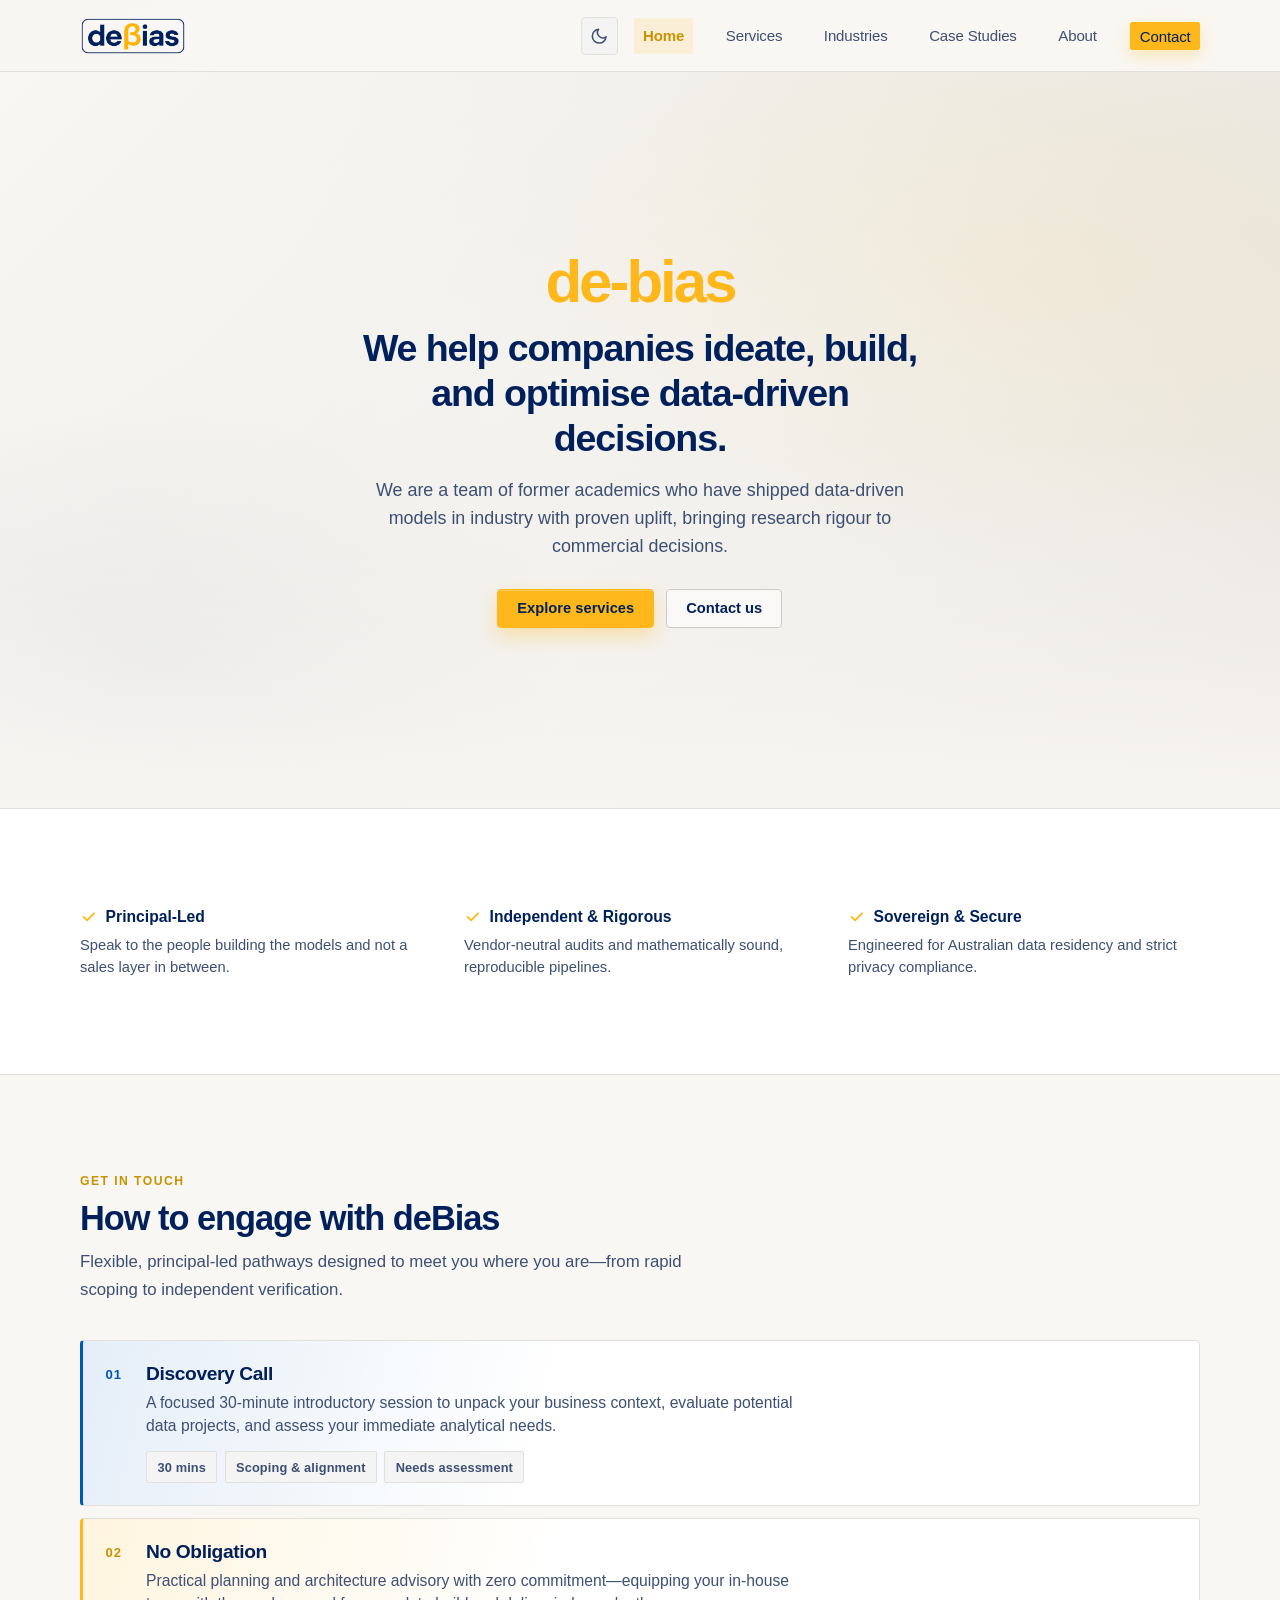
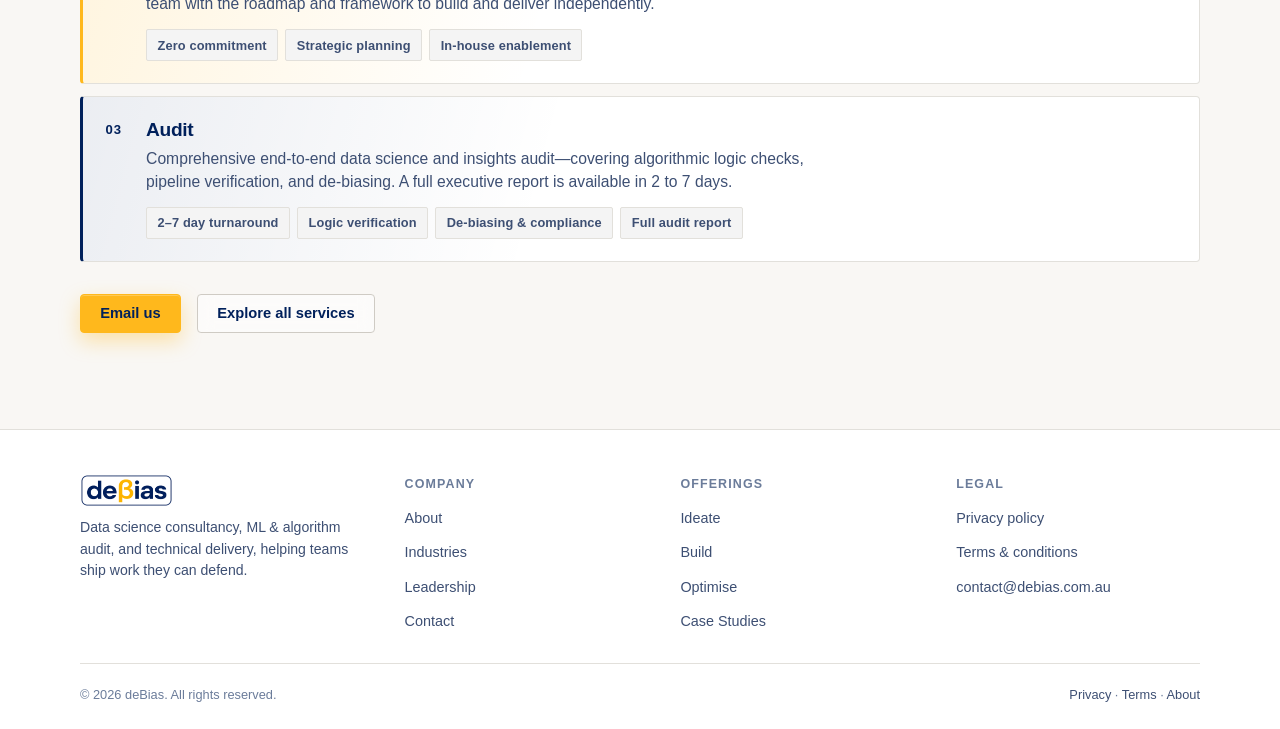
==== commit ccf2d007: "Replace Practice Areas with Get in Touch section featuring 3 engagement banners" ====
--- a/webpage/index.html
+++ b/webpage/index.html
@@ -118,7 +118,7 @@
         <a href="industries.html">Industries</a>
         <a href="case-studies.html">Case Studies</a>
         <a href="about.html">About</a>
-        <a class="btn btn--accent btn--sm" href="services.html#contact">Contact</a>
+        <a class="btn btn--accent btn--sm" href="#contact">Contact</a>
       </nav>
       </div>
     </div>
@@ -137,7 +137,7 @@
           </p>
           <div class="hero__actions">
             <a class="btn btn--primary" href="services.html">Explore services</a>
-            <a class="btn btn--ghost" href="services.html#contact">Contact us</a>
+            <a class="btn btn--ghost" href="#contact">Contact us</a>
           </div>
         </div>
       </div>
@@ -177,32 +177,64 @@
       </div>
     </section>
 
-    <section class="section" aria-label="Core Practice Areas">
+    <section class="section" id="contact" aria-label="Get in Touch">
       <div class="container">
-        <p class="section__eyebrow reveal">Practice Areas</p>
-        <h2 class="section__title reveal">Tailored solutions for data-driven organisations</h2>
+        <p class="section__eyebrow reveal">Get in Touch</p>
+        <h2 class="section__title reveal">How to engage with deBias</h2>
         <p class="section__intro reveal">
-          From first insight to production systems and continuous improvement, we partner through the full ideate, build and optimise cycle.
+          Flexible, principal-led pathways designed to meet you where you are—from rapid scoping to independent verification.
         </p>
-        <div class="cards">
-          <article class="card card--ideate reveal" id="ideate">
-            <h3 class="card__title">Ideate</h3>
-            <p class="card__body">
-              Think tank support for data insight and machine learning. We help small and medium businesses find where data can help, ask better questions, and set a clear roadmap for analytics and ML that fits how the team works.
-            </p>
+        <div class="solution-banners">
+          <article class="solution-banner solution-banner--ideate reveal" id="discovery-call">
+            <span class="solution-banner__index" aria-hidden="true">01</span>
+            <div class="solution-banner__body">
+              <h3 class="solution-banner__title">Discovery Call</h3>
+              <p class="solution-banner__lead">
+                A focused 30-minute introductory session to unpack your business context, evaluate potential data projects, and assess your immediate analytical needs.
+              </p>
+              <ul class="solution-banner__tags">
+                <li>30 mins</li>
+                <li>Scoping &amp; alignment</li>
+                <li>Needs assessment</li>
+              </ul>
+            </div>
           </article>
-          <article class="card card--build reveal reveal-delay-1" id="build">
-            <h3 class="card__title">Build</h3>
-            <p class="card__body">
-              Bespoke models and dashboards that answer your business questions, simple or complex. We deliver end to end, including hosting on AWS, Databricks, Tableau and similar platforms.
-            </p>
+
+          <article class="solution-banner solution-banner--build reveal reveal-delay-1" id="no-obligation">
+            <span class="solution-banner__index" aria-hidden="true">02</span>
+            <div class="solution-banner__body">
+              <h3 class="solution-banner__title">No Obligation</h3>
+              <p class="solution-banner__lead">
+                Practical planning and architecture advisory with zero commitment—equipping your in-house team with the roadmap and framework to build and deliver independently.
+              </p>
+              <ul class="solution-banner__tags">
+                <li>Zero commitment</li>
+                <li>Strategic planning</li>
+                <li>In-house enablement</li>
+              </ul>
+            </div>
           </article>
-          <article class="card card--optimise reveal reveal-delay-2" id="optimise">
-            <h3 class="card__title">Optimise</h3>
-            <p class="card__body">
-              Short, focused reviews of what you have today: strengthen the roadmap, scale what is working, and check for bias in the analysis. This can run through to a full data insight and ML audit.
-            </p>
+
+          <article class="solution-banner solution-banner--optimise reveal reveal-delay-2" id="audit">
+            <span class="solution-banner__index" aria-hidden="true">03</span>
+            <div class="solution-banner__body">
+              <h3 class="solution-banner__title">Audit</h3>
+              <p class="solution-banner__lead">
+                Comprehensive end-to-end data science and insights audit—covering algorithmic logic checks, pipeline verification, and de-biasing. A full executive report is available in 2 to 7 days.
+              </p>
+              <ul class="solution-banner__tags">
+                <li>2–7 day turnaround</li>
+                <li>Logic verification</li>
+                <li>De-biasing &amp; compliance</li>
+                <li>Full audit report</li>
+              </ul>
+            </div>
           </article>
+        </div>
+
+        <div style="margin-top: 2rem; display: flex; flex-wrap: wrap; gap: 1rem; align-items: center;" class="reveal">
+          <a class="btn btn--primary" href="mailto:contact@debias.com.au?subject=deBias%20Enquiry">Email us</a>
+          <a class="btn btn--ghost" href="services.html">Explore all services</a>
         </div>
       </div>
     </section>
@@ -227,7 +259,7 @@
             <li><a href="about.html">About</a></li>
             <li><a href="industries.html">Industries</a></li>
             <li><a href="about.html#leadership">Leadership</a></li>
-            <li><a href="services.html#contact">Contact</a></li>
+            <li><a href="#contact">Contact</a></li>
           </ul>
         </nav>
         <nav aria-label="Offerings">
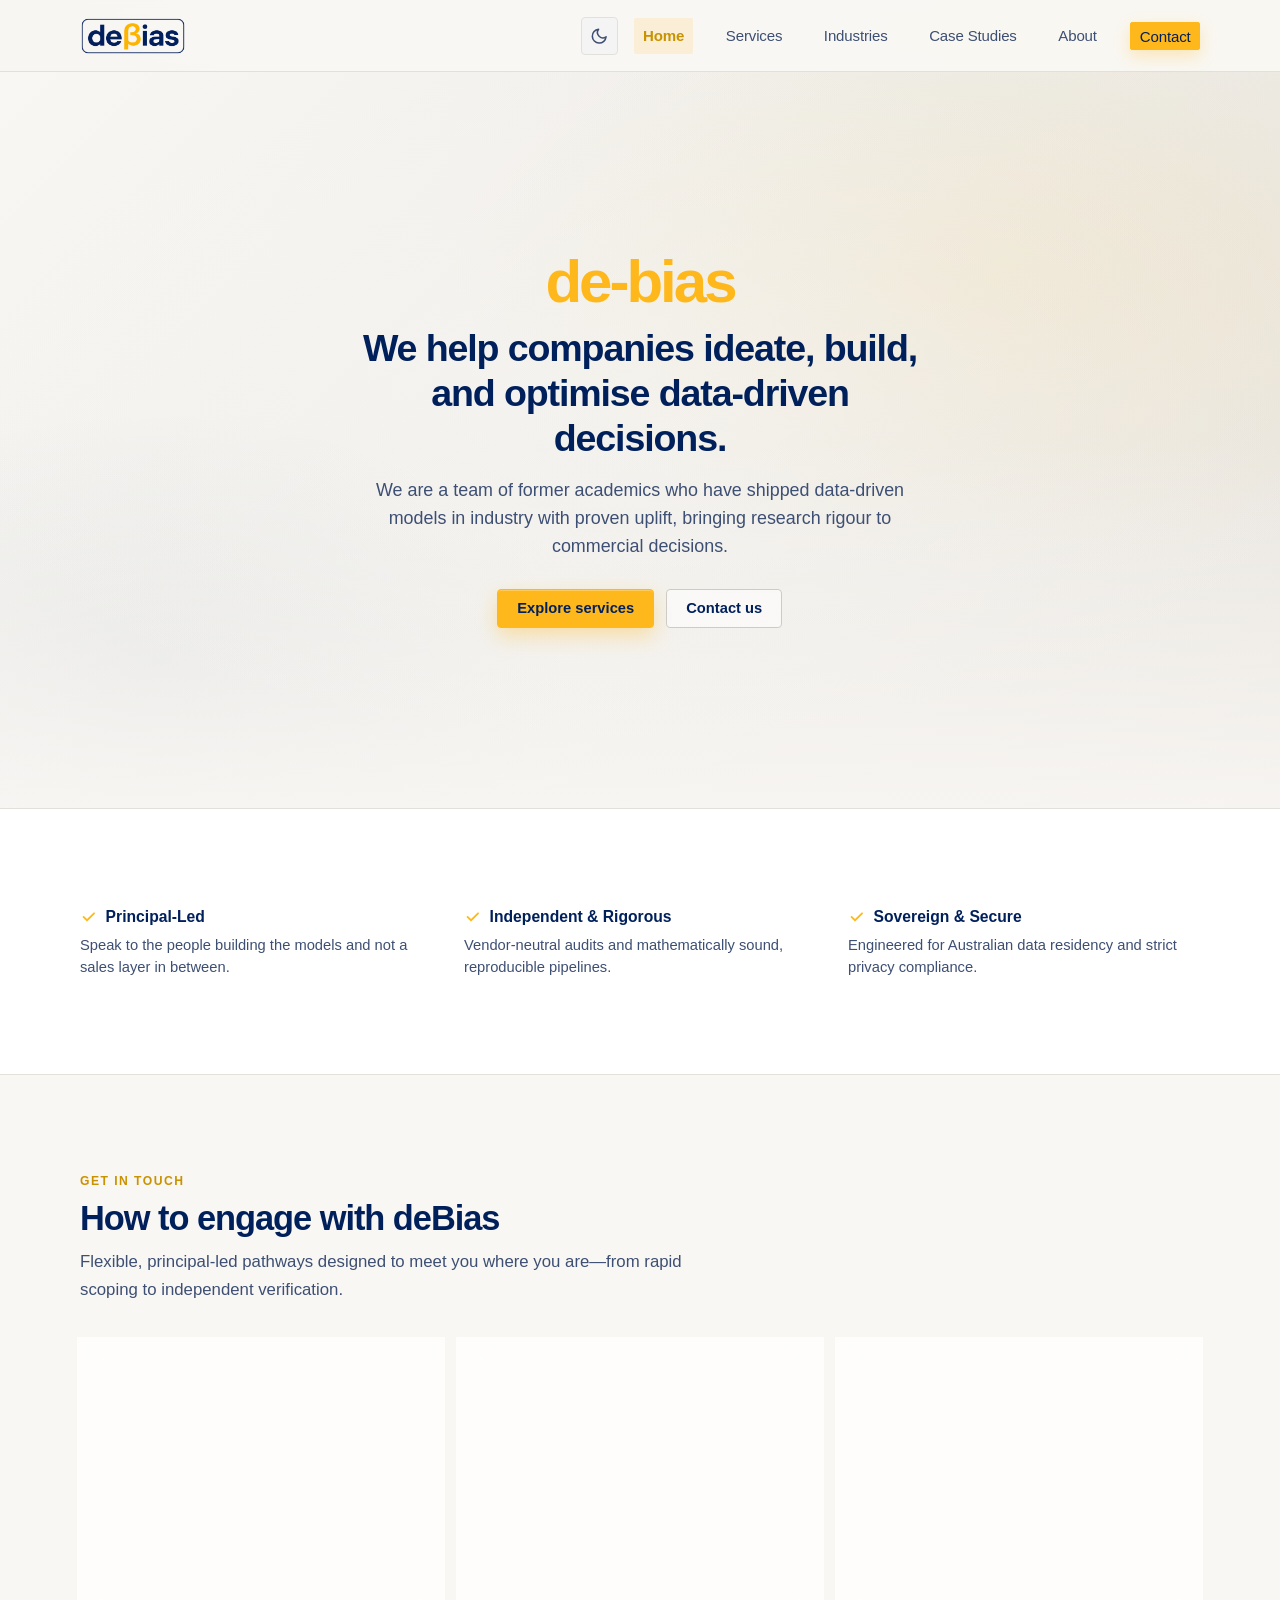
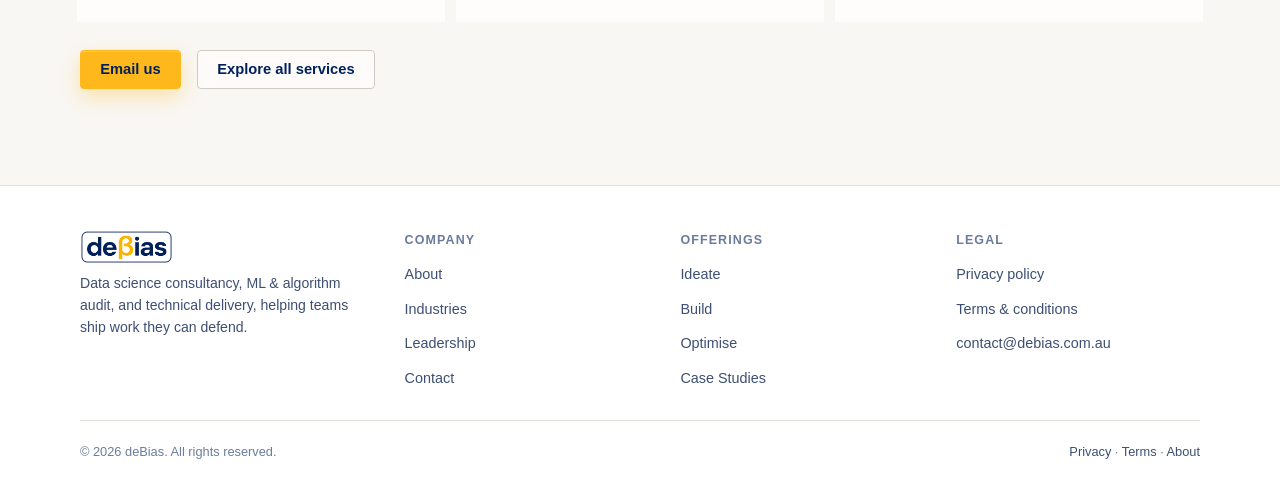
==== commit 177f4c71: "Remove Contact Us section from Services & Industries; update Get In Touch to unnumbered vertical car" ====
--- a/webpage/index.html
+++ b/webpage/index.html
@@ -184,51 +184,42 @@
         <p class="section__intro reveal">
           Flexible, principal-led pathways designed to meet you where you are—from rapid scoping to independent verification.
         </p>
-        <div class="solution-banners">
-          <article class="solution-banner solution-banner--ideate reveal" id="discovery-call">
-            <span class="solution-banner__index" aria-hidden="true">01</span>
-            <div class="solution-banner__body">
-              <h3 class="solution-banner__title">Discovery Call</h3>
-              <p class="solution-banner__lead">
-                A focused 30-minute introductory session to unpack your business context, evaluate potential data projects, and assess your immediate analytical needs.
-              </p>
-              <ul class="solution-banner__tags">
-                <li>30 mins</li>
-                <li>Scoping &amp; alignment</li>
-                <li>Needs assessment</li>
-              </ul>
-            </div>
+        <div class="cards">
+          <article class="card card--ideate reveal" id="discovery-call">
+            <h3 class="card__title">Discovery Call</h3>
+            <p class="card__body">
+              A focused 30-minute introductory session to unpack your business context, evaluate potential data projects, and assess your immediate analytical needs.
+            </p>
+            <ul class="solution-banner__tags" style="margin-top: auto; padding-top: 1rem;">
+              <li>30 mins</li>
+              <li>Scoping &amp; alignment</li>
+              <li>Needs assessment</li>
+            </ul>
           </article>
 
-          <article class="solution-banner solution-banner--build reveal reveal-delay-1" id="no-obligation">
-            <span class="solution-banner__index" aria-hidden="true">02</span>
-            <div class="solution-banner__body">
-              <h3 class="solution-banner__title">No Obligation</h3>
-              <p class="solution-banner__lead">
-                Practical planning and architecture advisory with zero commitment—equipping your in-house team with the roadmap and framework to build and deliver independently.
-              </p>
-              <ul class="solution-banner__tags">
-                <li>Zero commitment</li>
-                <li>Strategic planning</li>
-                <li>In-house enablement</li>
-              </ul>
-            </div>
+          <article class="card card--build reveal reveal-delay-1" id="no-obligation">
+            <h3 class="card__title">No Obligation</h3>
+            <p class="card__body">
+              Practical planning and architecture advisory with zero commitment—equipping your in-house team with the roadmap and framework to build and deliver independently.
+            </p>
+            <ul class="solution-banner__tags" style="margin-top: auto; padding-top: 1rem;">
+              <li>Zero commitment</li>
+              <li>Strategic planning</li>
+              <li>In-house enablement</li>
+            </ul>
           </article>
 
-          <article class="solution-banner solution-banner--optimise reveal reveal-delay-2" id="audit">
-            <span class="solution-banner__index" aria-hidden="true">03</span>
-            <div class="solution-banner__body">
-              <h3 class="solution-banner__title">Audit</h3>
-              <p class="solution-banner__lead">
-                Comprehensive end-to-end data science and insights audit—covering algorithmic logic checks, pipeline verification, and de-biasing. A full executive report is available in 2 to 7 days.
-              </p>
-              <ul class="solution-banner__tags">
-                <li>2–7 day turnaround</li>
-                <li>Logic verification</li>
-                <li>De-biasing &amp; compliance</li>
-                <li>Full audit report</li>
-              </ul>
-            </div>
+          <article class="card card--optimise reveal reveal-delay-2" id="audit">
+            <h3 class="card__title">Audit</h3>
+            <p class="card__body">
+              Comprehensive end-to-end data science and insights audit—covering algorithmic logic checks, pipeline verification, and de-biasing. A full executive report is available in 2 to 7 days.
+            </p>
+            <ul class="solution-banner__tags" style="margin-top: auto; padding-top: 1rem;">
+              <li>2–7 day turnaround</li>
+              <li>Logic verification</li>
+              <li>De-biasing &amp; compliance</li>
+              <li>Full audit report</li>
+            </ul>
           </article>
         </div>
 
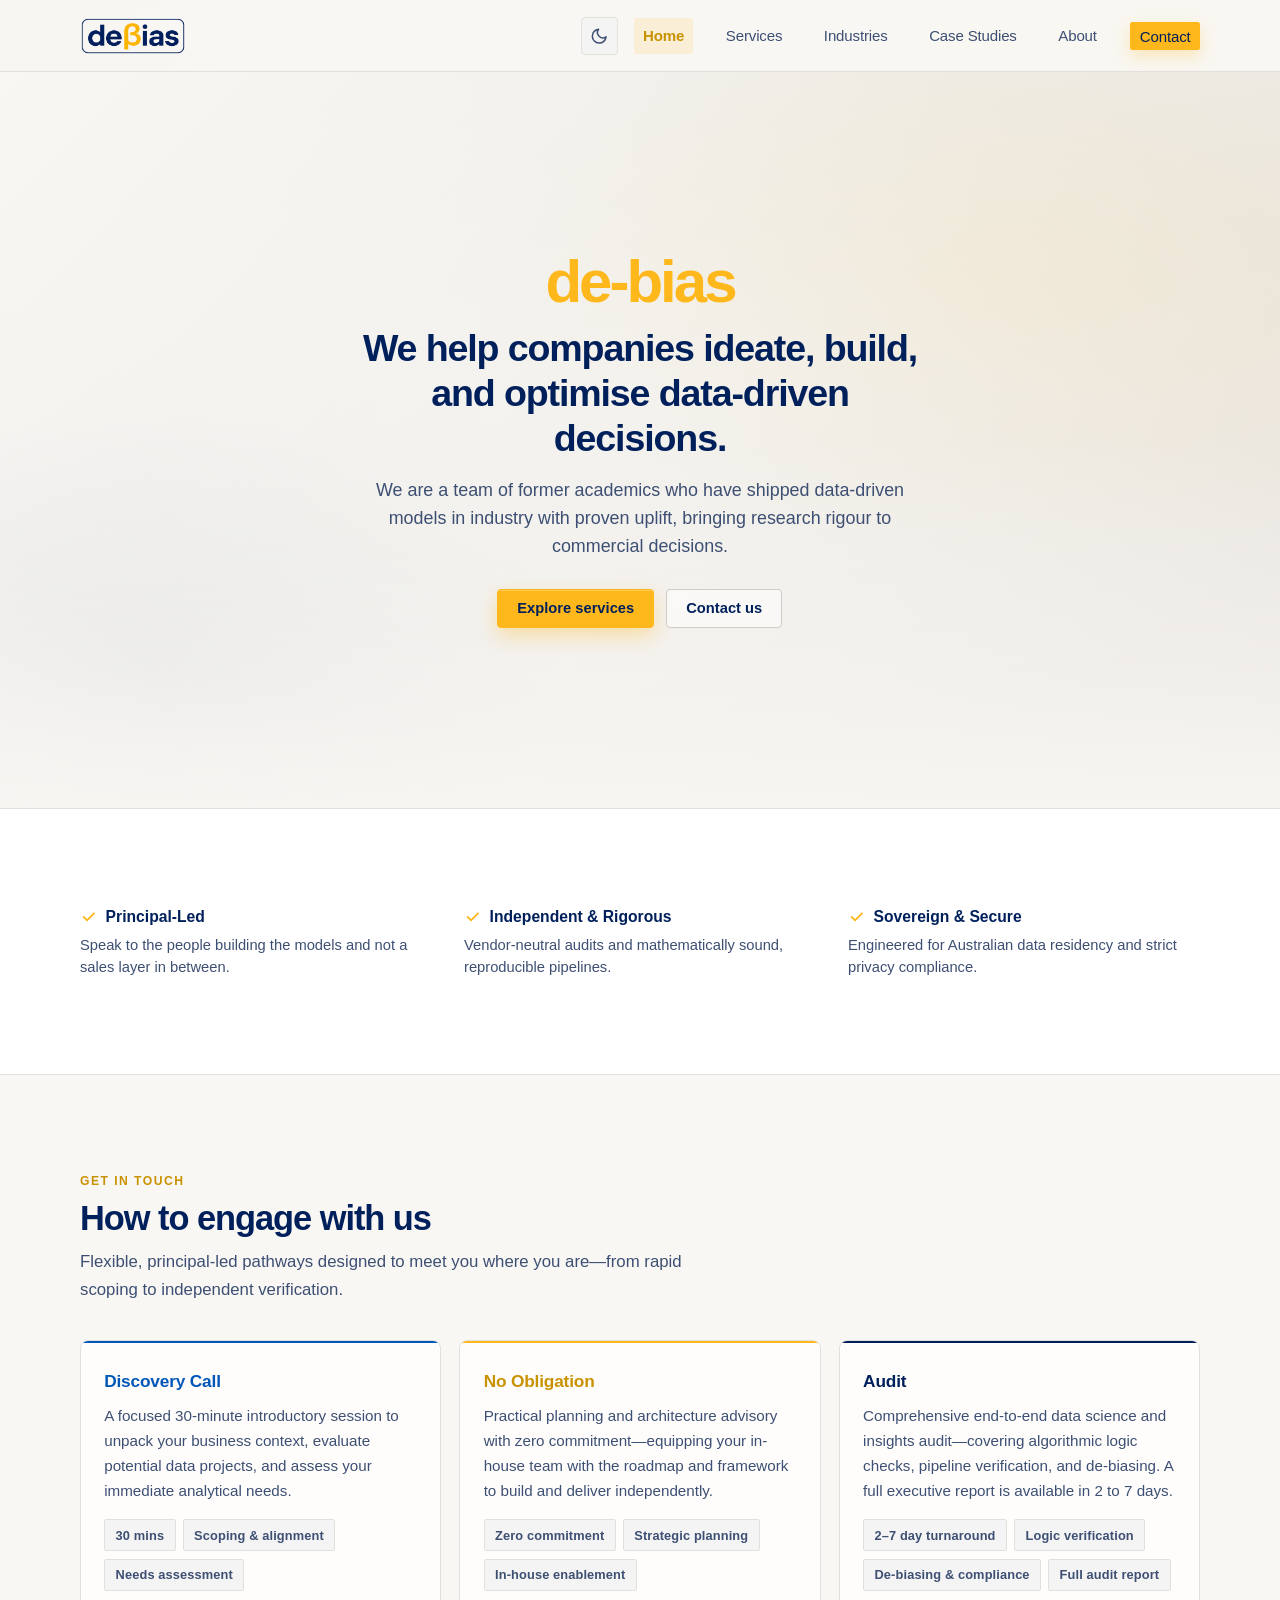
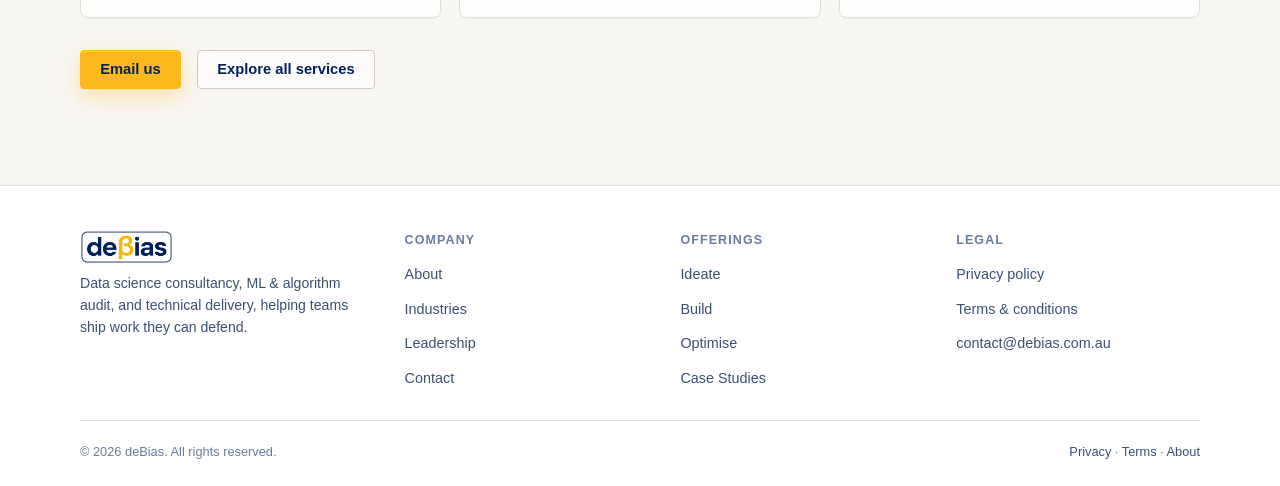
==== commit 1b122620: "Condense Case Studies to 4 pillars; update heading to 'How to engage with us'" ====
--- a/webpage/index.html
+++ b/webpage/index.html
@@ -180,7 +180,7 @@
     <section class="section" id="contact" aria-label="Get in Touch">
       <div class="container">
         <p class="section__eyebrow reveal">Get in Touch</p>
-        <h2 class="section__title reveal">How to engage with deBias</h2>
+        <h2 class="section__title reveal">How to engage with us</h2>
         <p class="section__intro reveal">
           Flexible, principal-led pathways designed to meet you where you are—from rapid scoping to independent verification.
         </p>
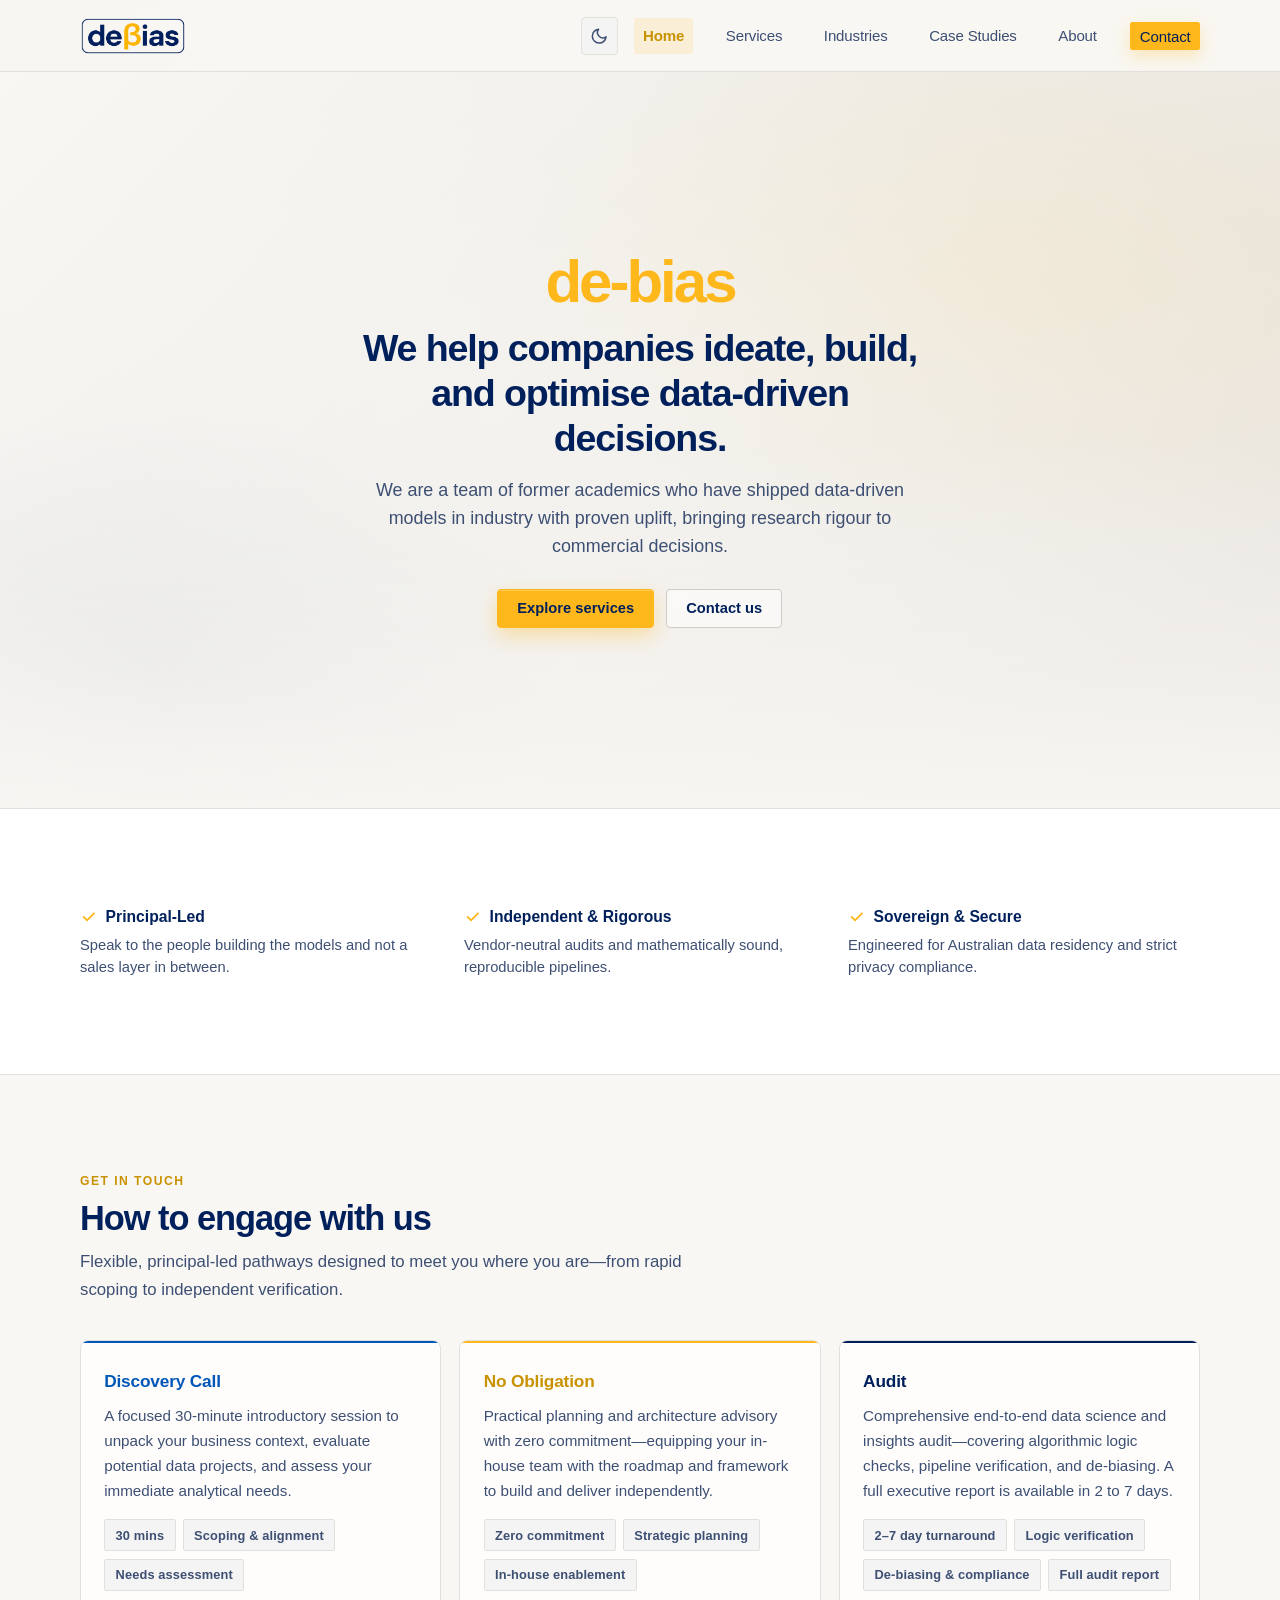
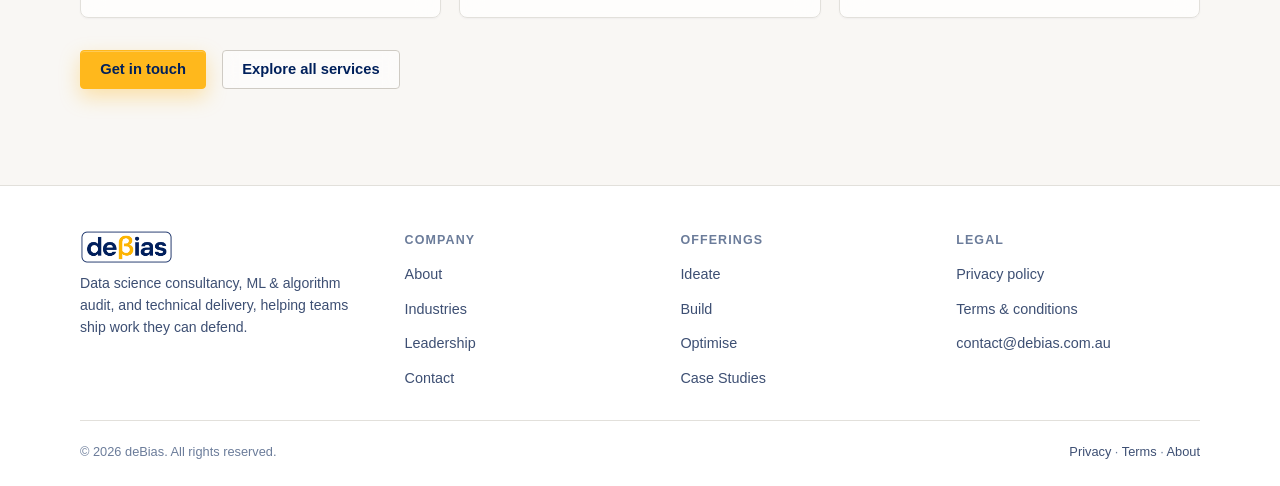
==== commit 3438ae7e: "Create dedicated Contact page (contact.html) with full contact details and enquiry form; route site-" ====
--- a/webpage/index.html
+++ b/webpage/index.html
@@ -118,7 +118,7 @@
         <a href="industries.html">Industries</a>
         <a href="case-studies.html">Case Studies</a>
         <a href="about.html">About</a>
-        <a class="btn btn--accent btn--sm" href="#contact">Contact</a>
+        <a class="btn btn--accent btn--sm" href="contact.html">Contact</a>
       </nav>
       </div>
     </div>
@@ -137,7 +137,7 @@
           </p>
           <div class="hero__actions">
             <a class="btn btn--primary" href="services.html">Explore services</a>
-            <a class="btn btn--ghost" href="#contact">Contact us</a>
+            <a class="btn btn--ghost" href="contact.html">Contact us</a>
           </div>
         </div>
       </div>
@@ -224,7 +224,7 @@
         </div>
 
         <div style="margin-top: 2rem; display: flex; flex-wrap: wrap; gap: 1rem; align-items: center;" class="reveal">
-          <a class="btn btn--primary" href="mailto:contact@debias.com.au?subject=deBias%20Enquiry">Email us</a>
+          <a class="btn btn--primary" href="contact.html">Get in touch</a>
           <a class="btn btn--ghost" href="services.html">Explore all services</a>
         </div>
       </div>
@@ -250,7 +250,7 @@
             <li><a href="about.html">About</a></li>
             <li><a href="industries.html">Industries</a></li>
             <li><a href="about.html#leadership">Leadership</a></li>
-            <li><a href="#contact">Contact</a></li>
+            <li><a href="contact.html">Contact</a></li>
           </ul>
         </nav>
         <nav aria-label="Offerings">
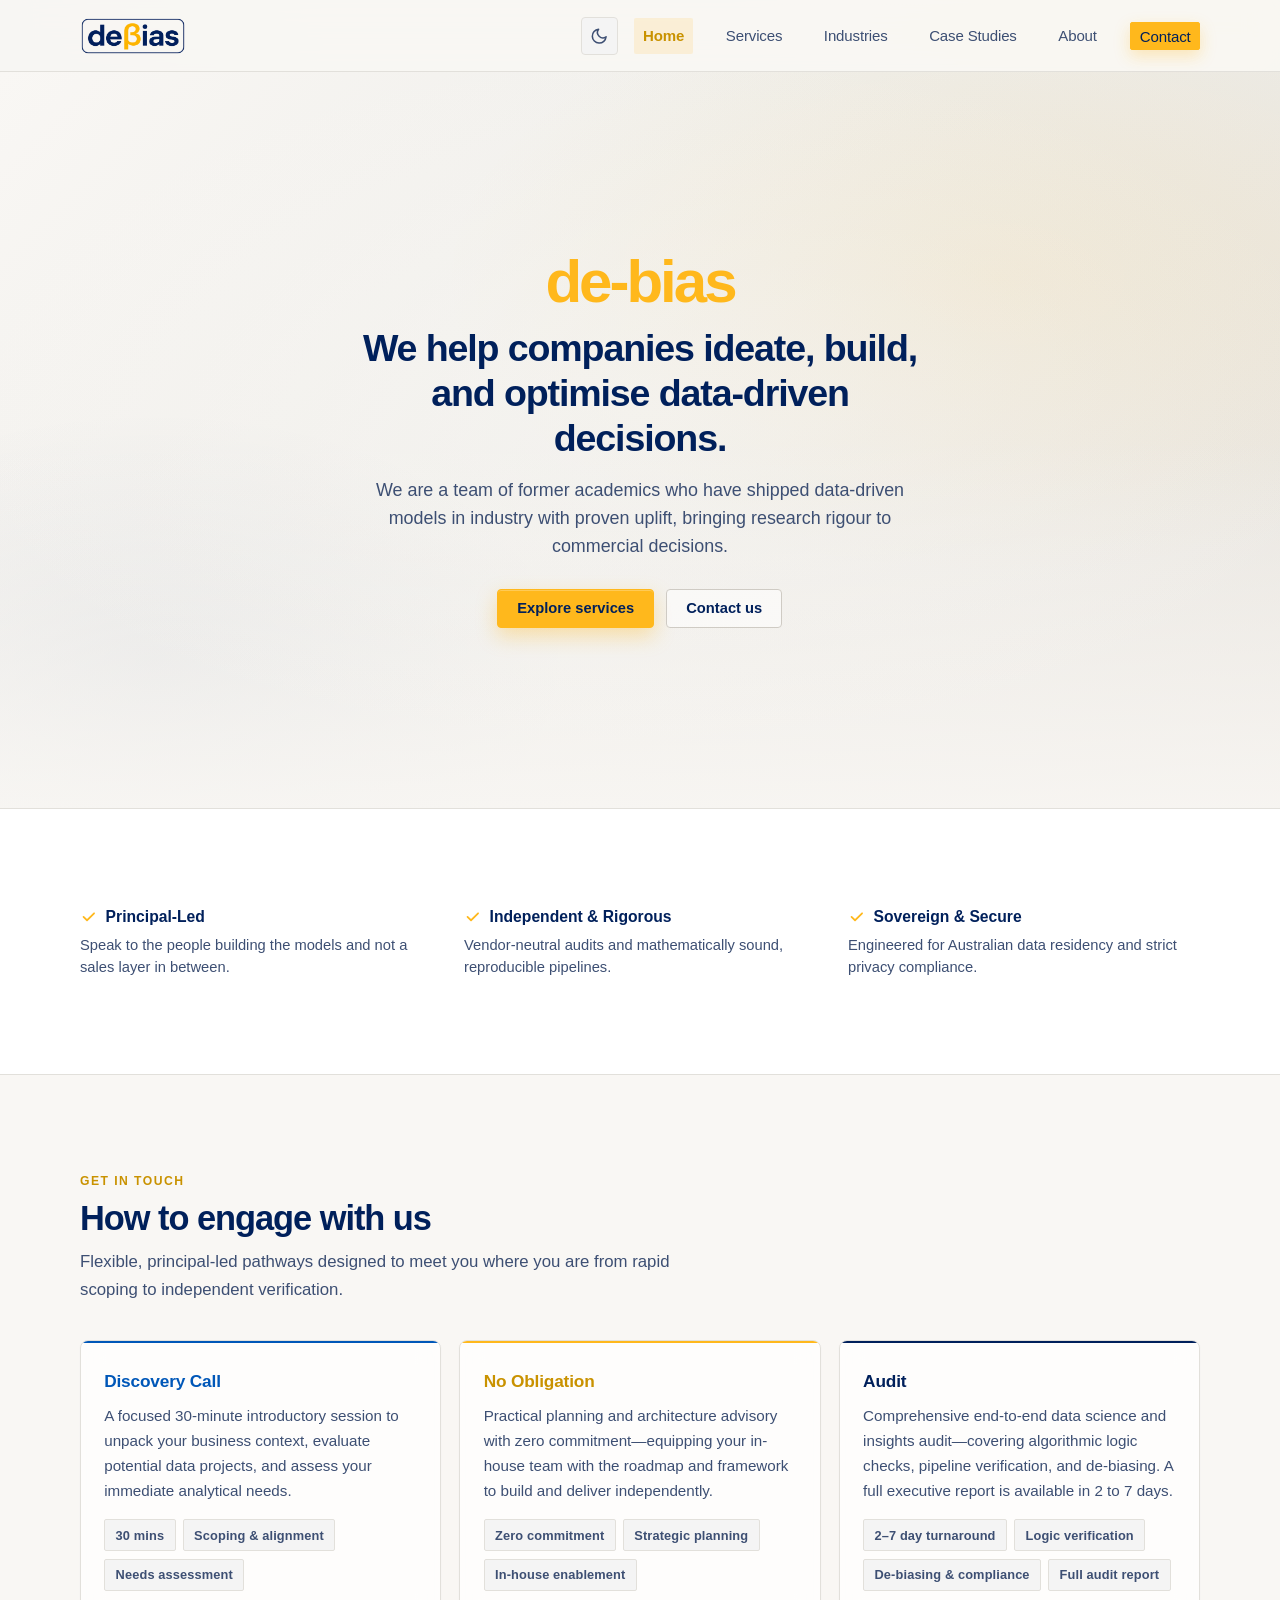
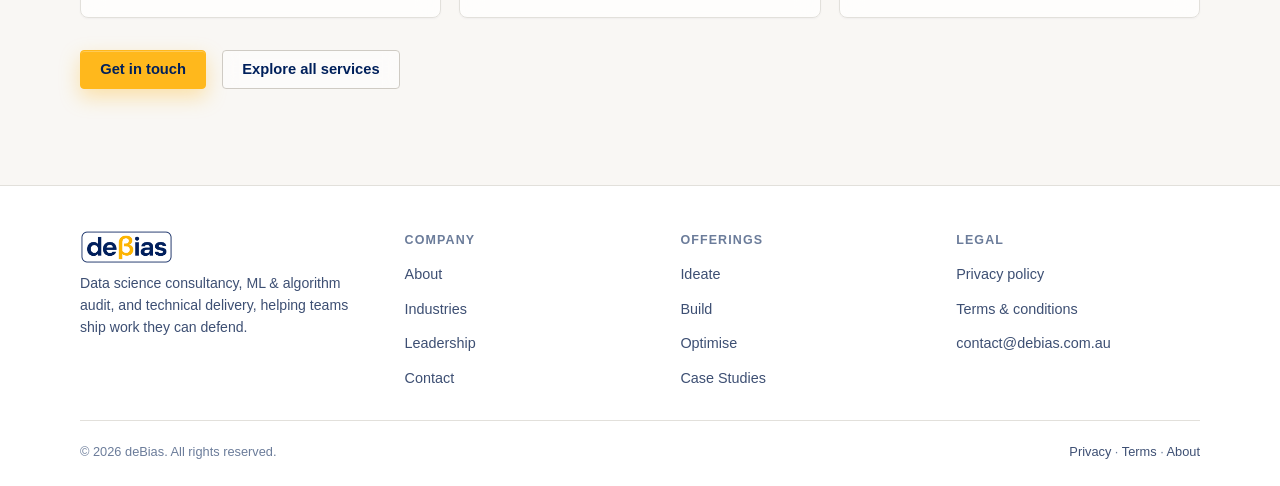
==== commit 854bcb3d: "Update contact address, Sumi's profile role, and index intro copy" ====
--- a/webpage/index.html
+++ b/webpage/index.html
@@ -182,7 +182,7 @@
         <p class="section__eyebrow reveal">Get in Touch</p>
         <h2 class="section__title reveal">How to engage with us</h2>
         <p class="section__intro reveal">
-          Flexible, principal-led pathways designed to meet you where you are—from rapid scoping to independent verification.
+          Flexible, principal-led pathways designed to meet you where you are from rapid scoping to independent verification.
         </p>
         <div class="cards">
           <article class="card card--ideate reveal" id="discovery-call">
